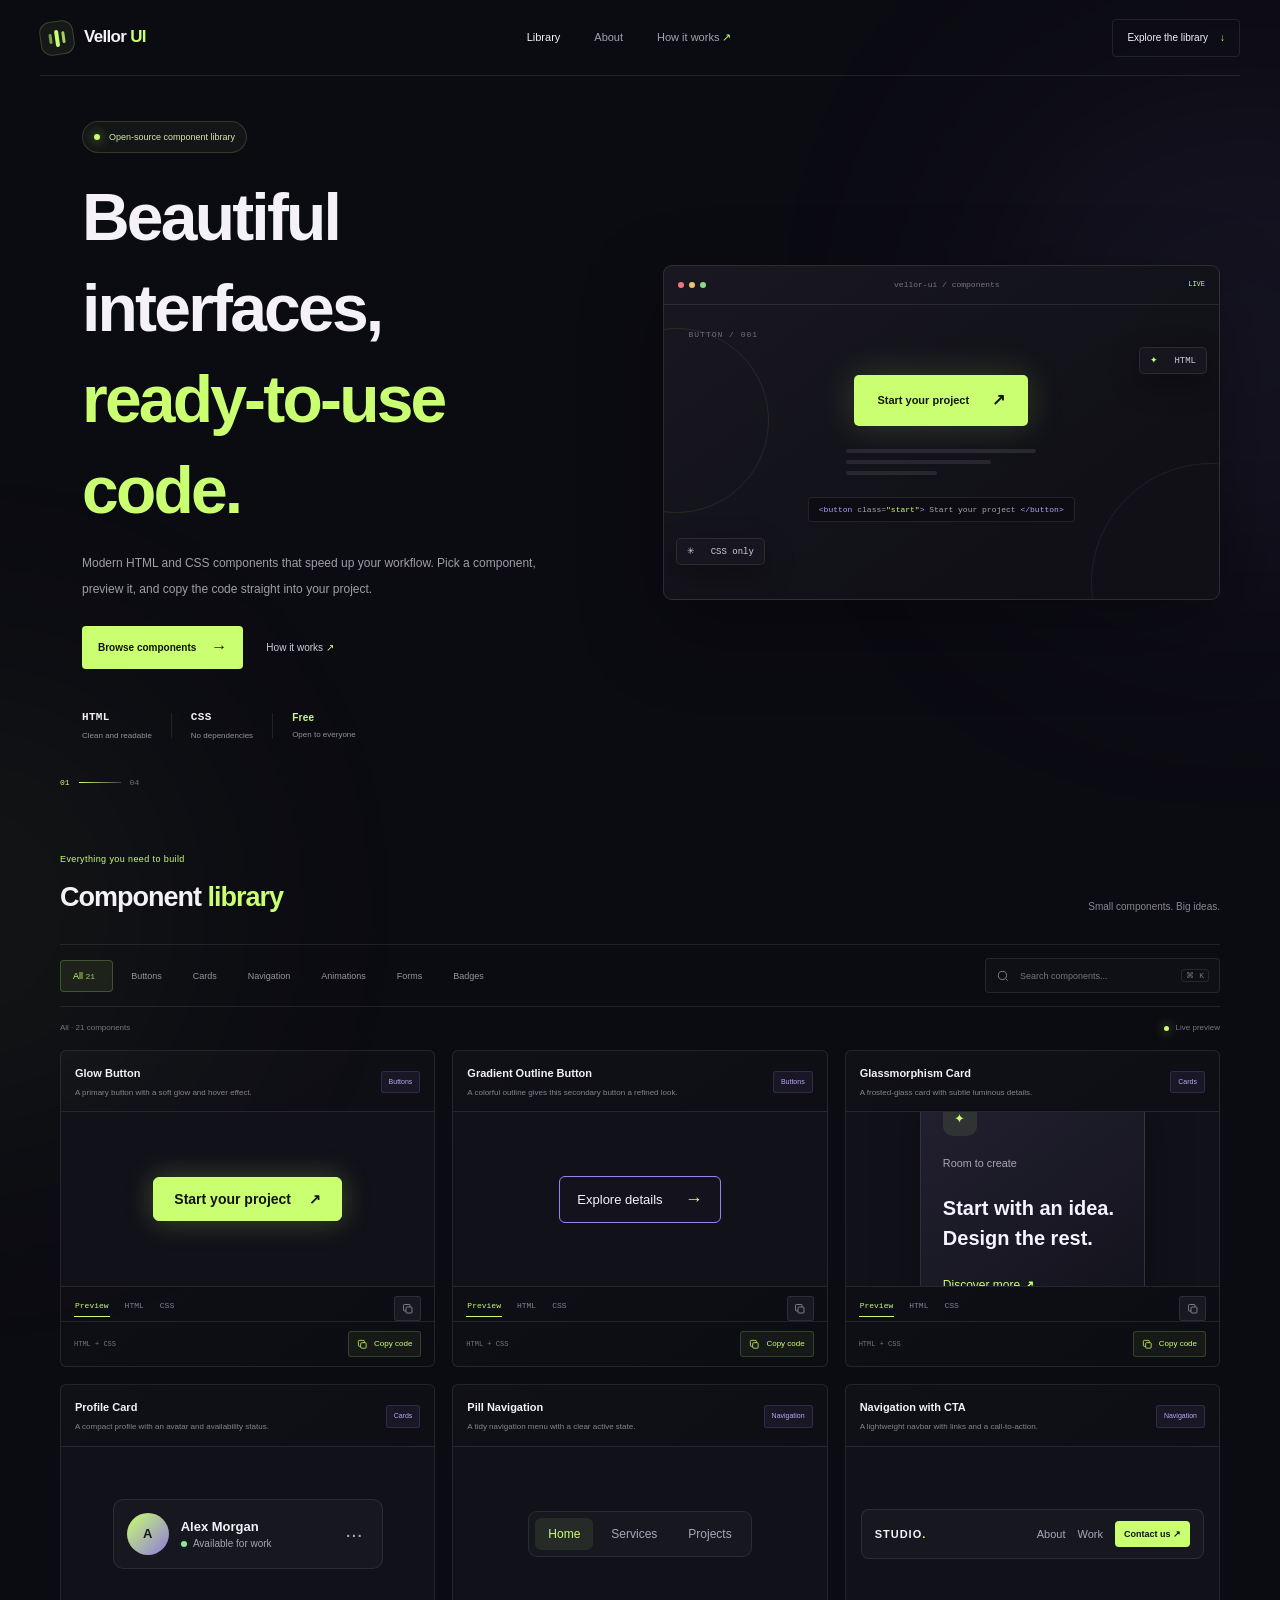
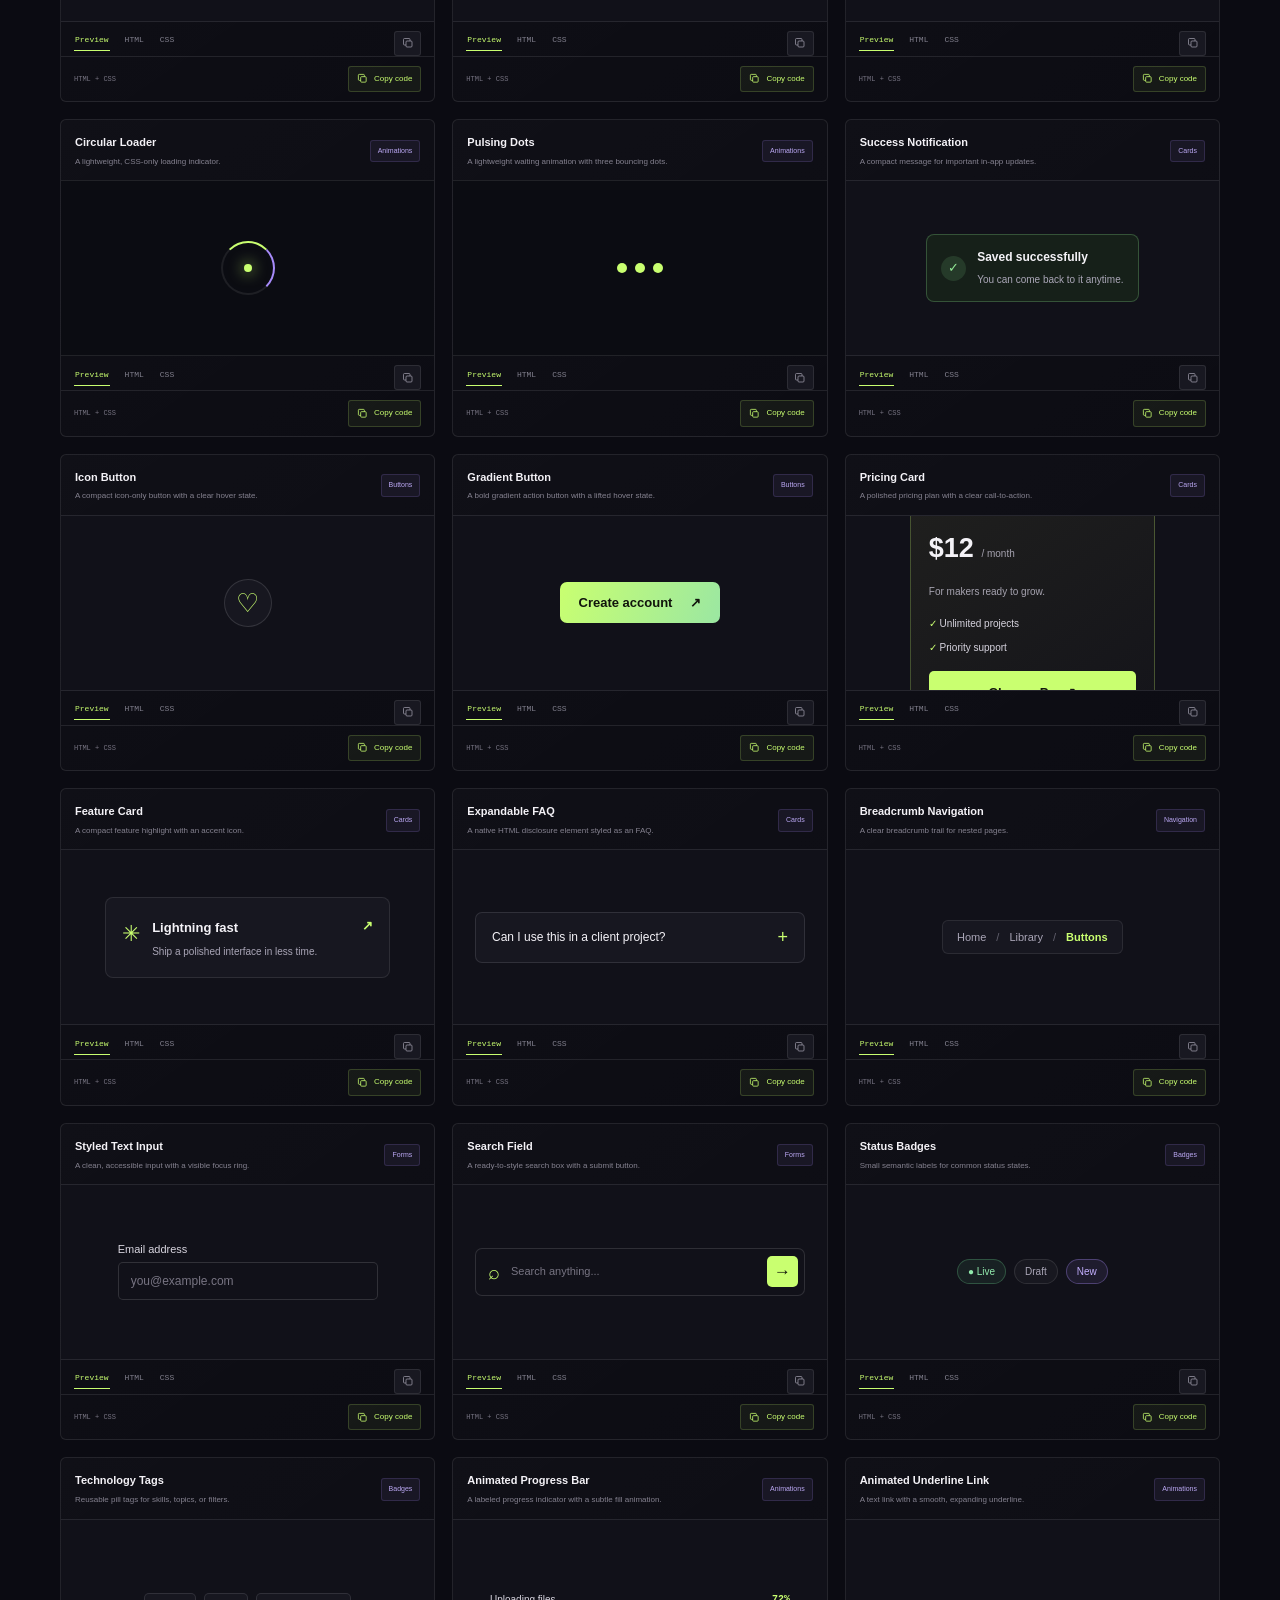
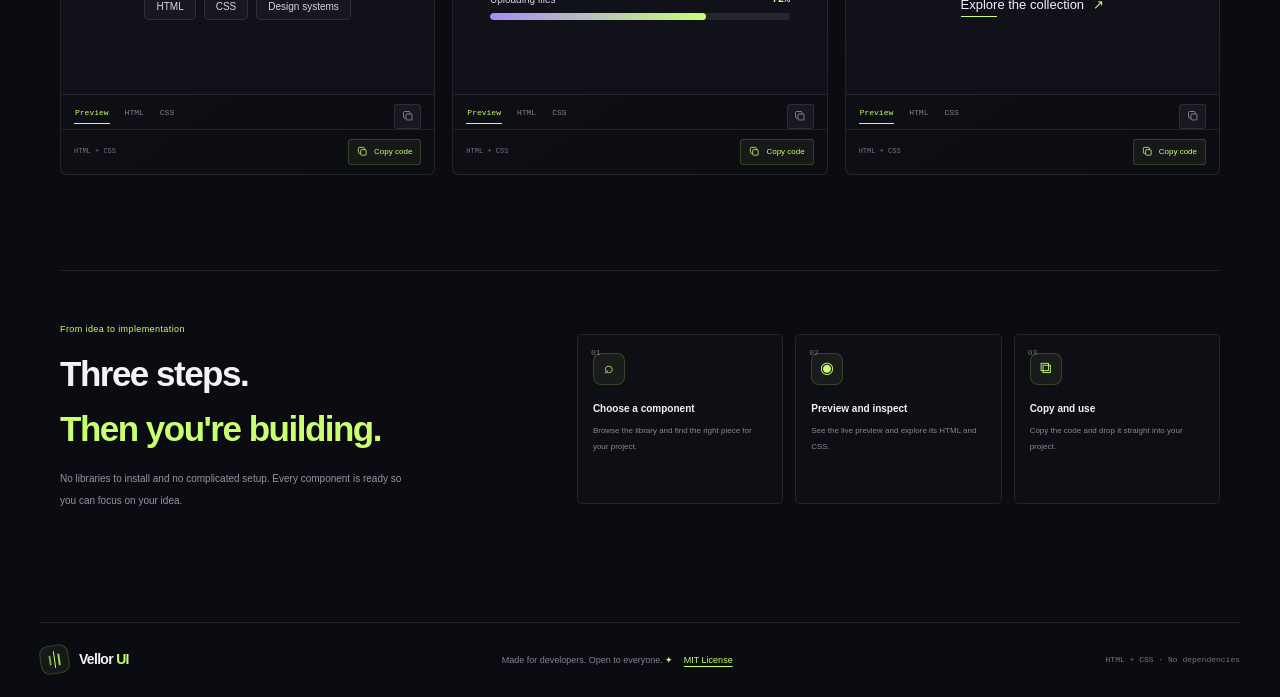
==== index.html @ e9cf60f1 "Add files via upload" ====
<!doctype html>
<html lang="en" dir="ltr">
<head>
  <meta charset="utf-8">
  <meta name="viewport" content="width=device-width, initial-scale=1">
  <meta name="theme-color" content="#0b0b12">
  <meta name="description" content="Vellor UI is an open-source library of free, modern HTML and CSS components. Browse buttons, cards, navbars, and animations, preview them live, and copy the code instantly.">
  <meta property="og:type" content="website">
  <meta property="og:site_name" content="Vellor UI">
  <meta property="og:title" content="Vellor UI — Beautiful interfaces, ready-to-use code">
  <meta property="og:description" content="An open-source library of ready-to-use HTML and CSS components. Preview, copy, and start building.">
  <title>Vellor UI — Beautiful interfaces, ready-to-use code</title>
  <link rel="icon" href="data:image/svg+xml,%3Csvg xmlns='http://www.w3.org/2000/svg' viewBox='0 0 40 40'%3E%3Crect width='40' height='40' rx='12' fill='%2319172a'/%3E%3Cpath d='M10 12h5l5 15 5-15h5l-7.5 19h-5z' fill='%23c9ff70'/%3E%3C/svg%3E">
  <link rel="stylesheet" href="styles.css">
</head>
<body>
  <div class="page-glow page-glow-one" aria-hidden="true"></div>
  <div class="page-glow page-glow-two" aria-hidden="true"></div>

  <header class="topbar">
    <a class="brand" href="#home" aria-label="Vellor UI — Home">
      <span class="brand-mark" aria-hidden="true"><span></span><span></span><span></span></span>
      <span class="brand-name">Vellor<span> UI</span></span>
    </a>
    <nav class="topnav" aria-label="Main navigation">
      <a class="topnav-link active" href="#library">Library</a>
      <a class="topnav-link" href="#about">About</a>
      <a class="topnav-link" href="#about">How it works <span aria-hidden="true">↗</span></a>
    </nav>
    <a class="topbar-cta" href="#library">Explore the library <span aria-hidden="true">↓</span></a>
  </header>

  <main id="home">
    <section class="hero">
      <div class="hero-copy">
        <div class="hero-badge"><span class="status-dot"></span> Open-source component library</div>
        <h1>Beautiful interfaces,<br><span>ready-to-use code.</span></h1>
        <p>Modern HTML and CSS components that speed up your workflow. Pick a component, preview it, and copy the code straight into your project.</p>
        <div class="hero-actions">
          <a class="button button-primary" href="#library">Browse components <span aria-hidden="true">→</span></a>
          <a class="hero-secondary" href="#about">How it works <span aria-hidden="true">↗</span></a>
        </div>
        <div class="hero-stats" aria-label="Library features">
          <div><strong>HTML</strong><span>Clean and readable</span></div>
          <i></i>
          <div><strong>CSS</strong><span>No dependencies</span></div>
          <i></i>
          <div><strong>Free</strong><span>Open to everyone</span></div>
        </div>
      </div>
      <div class="hero-showcase" aria-label="Live component preview">
        <div class="showcase-top"><span><i></i><i></i><i></i></span><span>vellor-ui / components</span><span class="showcase-live">LIVE</span></div>
        <div class="showcase-content">
          <div class="showcase-label">BUTTON / 001</div>
          <button class="demo-glow-button" type="button">Start your project <span aria-hidden="true">↗</span></button>
          <div class="showcase-skeleton"><span></span><span></span><span></span></div>
          <div class="showcase-code"><span>&lt;button</span> class=<b>"start"</b><span>&gt;</span> Start your project <span>&lt;/button&gt;</span></div>
        </div>
        <div class="showcase-orbit orbit-one"></div><div class="showcase-orbit orbit-two"></div>
        <span class="float-chip chip-html">✦ &nbsp; HTML</span><span class="float-chip chip-css">✳ &nbsp; CSS only</span>
      </div>
      <div class="hero-index"><span>01</span><i></i><span>04</span></div>
    </section>

    <section class="library section-shell" id="library">
      <div class="section-heading">
        <div><span class="eyebrow-text">Everything you need to build</span><h2>Component <span>library</span></h2></div>
        <p>Small components. Big ideas.</p>
      </div>
      <div class="library-toolbar">
        <div class="filter-list" id="filterList" role="group" aria-label="Filter components">
          <button class="filter-chip active" type="button" data-category="all" aria-pressed="true">All <span id="totalCount"></span></button>
          <button class="filter-chip" type="button" data-category="buttons" aria-pressed="false">Buttons</button>
          <button class="filter-chip" type="button" data-category="cards" aria-pressed="false">Cards</button>
          <button class="filter-chip" type="button" data-category="navbars" aria-pressed="false">Navigation</button>
          <button class="filter-chip" type="button" data-category="animations" aria-pressed="false">Animations</button>
          <button class="filter-chip" type="button" data-category="forms" aria-pressed="false">Forms</button>
          <button class="filter-chip" type="button" data-category="badges" aria-pressed="false">Badges</button>
        </div>
        <label class="search-field">
          <svg viewBox="0 0 24 24" aria-hidden="true"><circle cx="11" cy="11" r="7"></circle><path d="m20 20-4-4"></path></svg>
          <input id="searchInput" type="search" placeholder="Search components..." aria-label="Search the library">
          <kbd>⌘ K</kbd>
        </label>
      </div>
      <div class="library-meta"><span id="resultSummary">All components</span><span><span class="live-dot"></span> Live preview</span></div>
      <div class="component-grid" id="componentGrid" aria-live="polite"></div>
      <div class="empty-state" id="emptyState" hidden><span>⌕</span><strong>No components found</strong><p>Try another search or choose a different category.</p></div>
    </section>

    <section class="how-it-works section-shell" id="about">
      <div class="how-intro"><span class="eyebrow-text">From idea to implementation</span><h2>Three steps.<br><span>Then you're building.</span></h2><p>No libraries to install and no complicated setup. Every component is ready so you can focus on your idea.</p></div>
      <div class="steps">
        <article class="step"><span class="step-number">01</span><div class="step-icon">⌕</div><h3>Choose a component</h3><p>Browse the library and find the right piece for your project.</p></article>
        <article class="step"><span class="step-number">02</span><div class="step-icon">◉</div><h3>Preview and inspect</h3><p>See the live preview and explore its HTML and CSS.</p></article>
        <article class="step"><span class="step-number">03</span><div class="step-icon">⧉</div><h3>Copy and use</h3><p>Copy the code and drop it straight into your project.</p></article>
      </div>
    </section>
  </main>

  <footer class="footer">
    <a class="brand" href="#home" aria-label="Vellor UI — Back to top"><span class="brand-mark" aria-hidden="true"><span></span><span></span><span></span></span><span class="brand-name">Vellor<span> UI</span></span></a>
    <p>Made for developers. Open to everyone. <span>✦</span> <a class="license-link" href="LICENSE">MIT License</a></p>
    <span class="footer-note">HTML + CSS · No dependencies</span>
  </footer>

  <div class="toast" id="toast" role="status" aria-live="polite"></div>
  <script src="app.js"></script>
</body>
</html>
---- styles.css ----
:root{color-scheme:dark;--bg:#0b0b12;--surface:#111119;--surface-2:#171720;--line:rgba(255,255,255,.09);--text:#f4f2f7;--muted:#92909f;--accent:#c9ff70;--violet:#a78bfa;--font:"Segoe UI",Tahoma,sans-serif;--mono:Consolas,"Courier New",monospace}
html{overflow-x:clip}
*{box-sizing:border-box}
html{scroll-behavior:smooth;scroll-padding-top:90px}
body{margin:0;background:var(--bg);color:var(--text);font-family:var(--font);font-size:13px;line-height:1.8;overflow-x:hidden}
button,input{font:inherit}
a{color:inherit;text-decoration:none}
button{color:inherit}
.page-glow{position:fixed;z-index:-1;width:420px;height:420px;border-radius:50%;filter:blur(140px);opacity:.12;pointer-events:none}
.page-glow-one{top:130px;right:-180px;background:#a78bfa}
.page-glow-two{bottom:-220px;left:-250px;background:#c9ff70;opacity:.07}
.topbar{width:min(1260px,calc(100% - 80px));height:76px;margin:auto;display:flex;align-items:center;justify-content:space-between;border-bottom:1px solid var(--line)}
.brand{display:inline-flex;align-items:center;gap:10px;direction:ltr}
.brand-mark{width:34px;height:34px;display:flex;align-items:center;justify-content:center;gap:3px;padding:8px;border:1px solid rgba(201,255,112,.2);border-radius:11px;background:rgba(201,255,112,.06);transform:rotate(-8deg)}
.brand-mark span{width:4px;border-radius:4px;background:var(--accent)}
.brand-mark span:nth-child(1){height:10px;opacity:.6}.brand-mark span:nth-child(2){height:17px}.brand-mark span:nth-child(3){height:12px;opacity:.8}
.brand-name{font-size:17px;font-weight:700;letter-spacing:-.7px}.brand-name>span{color:var(--accent)}
.topnav{display:flex;align-items:center;gap:34px;color:#a5a2af;font-size:11px}
.topnav-link{transition:color .2s}.topnav-link:hover,.topnav-link.active{color:var(--text)}.topnav-link span{color:var(--accent)}
.topbar-cta{display:inline-flex;align-items:center;gap:12px;padding:9px 14px;border:1px solid var(--line);border-radius:4px;font-size:10px;transition:border-color .2s,color .2s}
.topbar-cta:hover{border-color:var(--accent);color:var(--accent)}.topbar-cta span{color:var(--accent)}
.hero{width:min(1160px,calc(100% - 80px));min-height:535px;margin:auto;display:grid;grid-template-columns:1fr 1fr;align-items:center;gap:45px;position:relative;padding:45px 0 68px}
.hero-copy{padding-right:22px;position:relative;z-index:1}
.hero-badge{display:inline-flex;align-items:center;gap:9px;padding:7px 11px;border:1px solid rgba(201,255,112,.17);border-radius:30px;background:rgba(201,255,112,.045);color:#d5e9b0;font-size:9px}
.status-dot,.live-dot{width:6px;height:6px;border-radius:50%;background:var(--accent);box-shadow:0 0 12px rgba(201,255,112,.8)}
.hero h1{margin:19px 0 13px;font-size:clamp(43px,5.2vw,66px);line-height:1.38;letter-spacing:-2.8px;font-weight:700}
.hero h1 span,.section-heading h2 span,.how-intro h2 span{color:var(--accent)}
.hero-copy>p{max-width:455px;margin:0;color:#a09daa;font-size:12px;line-height:2.2}
.hero-actions{display:flex;align-items:center;gap:23px;margin-top:24px}
.button{min-height:43px;display:inline-flex;align-items:center;justify-content:center;gap:15px;padding:0 16px;border-radius:4px;font-size:10px;font-weight:600;transition:transform .2s,background .2s}
.button:hover{transform:translateY(-2px)}.button-primary{background:var(--accent);color:#10120c}.button-primary span{font-size:16px}
.hero-secondary{font-size:10px;color:#cfccd7}.hero-secondary span{margin-right:6px;color:var(--accent)}
.hero-stats{display:flex;align-items:center;gap:19px;margin-top:39px}.hero-stats div{display:flex;flex-direction:column;gap:1px}.hero-stats strong{font-family:var(--mono);font-size:11px;letter-spacing:.3px}.hero-stats div:last-child strong{font-family:var(--font);color:var(--accent);font-size:10px}.hero-stats span{font-size:8px;color:var(--muted)}.hero-stats i{height:25px;width:1px;background:var(--line)}
.hero-showcase{height:335px;position:relative;overflow:hidden;border:1px solid rgba(255,255,255,.11);border-radius:9px;background:linear-gradient(145deg,#191822,#101016 72%);box-shadow:0 28px 80px rgba(0,0,0,.35)}
.showcase-top{height:39px;display:flex;align-items:center;justify-content:space-between;padding:0 14px;border-bottom:1px solid var(--line);color:#777582;font-family:var(--mono);font-size:8px;direction:ltr}
.showcase-top>span:first-child{display:flex;gap:5px}.showcase-top>span:first-child i{width:6px;height:6px;border-radius:50%;background:#f4747e}.showcase-top>span:first-child i:nth-child(2){background:#efc56c}.showcase-top>span:first-child i:nth-child(3){background:#8dd78b}
.showcase-live{color:var(--accent);font-size:7px}
.showcase-content{height:calc(100% - 39px);position:relative;z-index:1;display:flex;flex-direction:column;align-items:center;justify-content:center}
.showcase-label{position:absolute;top:25px;right:25px;color:#737080;font:8px var(--mono);letter-spacing:1px;direction:ltr}
.demo-glow-button{min-height:51px;display:flex;align-items:center;gap:23px;padding:0 22px;border:1px solid rgba(201,255,112,.75);border-radius:5px;background:var(--accent);color:#13150e;font-size:11px;font-weight:700;box-shadow:0 0 35px rgba(201,255,112,.18);transform:translateY(-6px)}
.demo-glow-button span{font-size:16px}
.showcase-skeleton{width:190px;display:grid;gap:7px;margin-top:17px;direction:ltr}.showcase-skeleton span{height:4px;border-radius:4px;background:#282731}.showcase-skeleton span:nth-child(1){width:100%}.showcase-skeleton span:nth-child(2){width:76%}.showcase-skeleton span:nth-child(3){width:48%}
.showcase-code{margin-top:22px;padding:7px 10px;border:1px solid var(--line);border-radius:4px;background:#0c0c12;color:#aaa6b4;font:8px var(--mono);direction:ltr}.showcase-code span{color:#bc9cff}.showcase-code b{color:#c9ff70;font-weight:400}
.showcase-orbit{position:absolute;width:185px;height:185px;border:1px solid rgba(201,255,112,.09);border-radius:50%;pointer-events:none}.orbit-one{top:62px;left:-80px}.orbit-two{right:-112px;bottom:-104px;width:240px;height:240px;border-color:rgba(167,139,250,.11)}
.float-chip{position:absolute;z-index:2;padding:7px 10px;border:1px solid var(--line);border-radius:5px;background:rgba(24,23,33,.92);color:#cfccd8;font:9px var(--mono);box-shadow:0 10px 30px #0005;direction:ltr}.chip-html{top:81px;left:12px}.chip-css{bottom:34px;right:12px}.chip-html:first-letter{color:var(--accent)}
.hero-index{position:absolute;bottom:24px;right:0;display:flex;align-items:center;gap:9px;color:#74717f;font:8px var(--mono);direction:ltr}.hero-index span:first-child{color:var(--accent)}.hero-index i{width:42px;height:1px;background:linear-gradient(90deg,var(--accent),#41404b)}
.section-shell{width:min(1160px,calc(100% - 80px));margin-inline:auto}
.library{padding:35px 0 95px}
.section-heading{display:flex;justify-content:space-between;align-items:end;margin-bottom:23px}
.eyebrow-text{font-size:9px;color:var(--accent);letter-spacing:.4px}
.section-heading h2{margin:3px 0 0;font-size:27px;letter-spacing:-1px}.section-heading>p{margin:0 0 5px;color:#898694;font-size:10px}
.library-toolbar{display:flex;align-items:center;justify-content:space-between;gap:18px;padding:13px 0;border-top:1px solid var(--line);border-bottom:1px solid var(--line)}
.filter-list{display:flex;gap:5px;align-items:center;flex-wrap:wrap}
.filter-chip{min-height:32px;padding:0 12px;border:1px solid transparent;border-radius:4px;background:transparent;color:#9693a1;font-size:9px;cursor:pointer;transition:all .2s}
.filter-chip:hover{color:var(--text)}.filter-chip.active{border-color:rgba(201,255,112,.22);background:rgba(201,255,112,.075);color:var(--accent)}
#totalCount{margin-right:5px;font:8px var(--mono);opacity:.75}
.search-field{width:235px;height:35px;display:flex;align-items:center;gap:8px;padding:0 10px;border:1px solid var(--line);border-radius:4px;background:rgba(255,255,255,.02);transition:border-color .2s}
.search-field:focus-within{border-color:rgba(201,255,112,.4)}
.search-field svg{width:14px;height:14px;flex:none;fill:none;stroke:#83808d;stroke-width:1.7}
.search-field input{width:100%;min-width:0;border:0;outline:0;background:transparent;color:var(--text);font-size:9px}.search-field input::placeholder{color:#777482}
.search-field kbd{flex:none;padding:1px 4px;border:1px solid var(--line);border-radius:3px;color:#767381;font:8px var(--mono);direction:ltr}
.library-meta{display:flex;justify-content:space-between;align-items:center;margin:14px 0;color:#777482;font-size:8px}.library-meta>span:last-child{display:flex;align-items:center;gap:7px}.live-dot{width:5px;height:5px}
.component-grid{display:grid;grid-template-columns:repeat(3,minmax(0,1fr));gap:17px}
.component-card{min-width:0;overflow:hidden;border:1px solid var(--line);border-radius:6px;background:linear-gradient(145deg,rgba(255,255,255,.025),rgba(255,255,255,.008));transition:border-color .2s,transform .2s}
.component-card:hover{transform:translateY(-3px);border-color:rgba(201,255,112,.23)}
.component-head{display:flex;align-items:center;justify-content:space-between;gap:10px;padding:13px 14px 11px}
.component-title{min-width:0}.component-title h3{overflow:hidden;margin:0;font-size:11px;font-weight:600;text-overflow:ellipsis;white-space:nowrap}.component-title p{margin:2px 0 0;color:#858290;font-size:8px}
.component-category{flex:none;padding:4px 7px;border:1px solid rgba(167,139,250,.17);border-radius:3px;background:rgba(167,139,250,.07);color:#bca9f4;font-size:7px}
.component-preview{height:176px;display:flex;align-items:center;justify-content:center;overflow:hidden;padding:15px;border-block:1px solid var(--line);background-color:#111119;background-image:radial-gradient(rgba(255,255,255,.055) .7px,transparent .7px);background-size:14px 14px}
.component-preview.preview-dark{background-color:#0b0c12}
.component-preview>div{max-width:100%}
.component-tabs{display:flex;align-items:center;gap:14px;padding:9px 13px 0}
.component-tab{position:relative;padding:0 1px 7px;border:0;background:none;color:#82808e;font:8px var(--mono);cursor:pointer}
.component-tab.active{color:var(--accent)}.component-tab.active:after{position:absolute;right:0;bottom:0;left:0;height:1px;background:var(--accent);content:""}
.copy-icon-button{width:27px;height:25px;display:grid;place-items:center;margin-inline-start:auto;border:1px solid var(--line);border-radius:3px;background:#181821;color:#9693a1;cursor:pointer;transition:all .2s}
.copy-icon-button:hover{border-color:rgba(201,255,112,.4);color:var(--accent)}.copy-icon-button svg{width:12px;height:12px;fill:none;stroke:currentColor;stroke-width:1.6}
.component-code{height:132px;overflow:auto;margin:0;padding:11px 13px 15px;color:#c2bfcb;font:8px/1.8 var(--mono);direction:ltr;text-align:left;white-space:pre}
.component-code[hidden]{display:none}
.component-card-footer{display:flex;align-items:center;justify-content:space-between;padding:9px 13px;border-top:1px solid var(--line);color:#767381;font-size:7px}
.component-card-footer span:first-child{font-family:var(--mono);direction:ltr}.copy-code-button{display:inline-flex;align-items:center;gap:6px;padding:5px 8px;border:1px solid rgba(201,255,112,.18);border-radius:3px;background:rgba(201,255,112,.055);color:var(--accent);font-size:8px;cursor:pointer}.copy-code-button:hover{background:rgba(201,255,112,.12)}
.copy-code-button svg{width:11px;height:11px;fill:none;stroke:currentColor;stroke-width:1.7}
.empty-state{padding:55px 15px;text-align:center;color:#888592}.empty-state[hidden]{display:none}.empty-state>span{display:block;color:var(--accent);font-size:30px}.empty-state strong{color:var(--text);font-size:14px}.empty-state p{font-size:10px}
.how-it-works{display:grid;grid-template-columns:.82fr 1.18fr;gap:70px;align-items:center;padding:45px 0 100px;border-top:1px solid var(--line)}
.how-intro h2{margin:8px 0 12px;font-size:35px;line-height:1.55;letter-spacing:-1.5px}.how-intro>p{max-width:350px;color:#9794a1;font-size:10px;line-height:2.2}
.steps{display:grid;grid-template-columns:repeat(3,1fr);gap:12px}
.step{min-height:170px;position:relative;padding:18px 15px;border:1px solid var(--line);border-radius:5px;background:rgba(255,255,255,.015)}
.step-number{position:absolute;top:13px;left:13px;color:#73717e;font:8px var(--mono);direction:ltr}
.step-icon{width:32px;height:32px;display:grid;place-items:center;margin-bottom:15px;border:1px solid rgba(201,255,112,.18);border-radius:8px;background:rgba(201,255,112,.06);color:var(--accent);font-size:16px}
.step h3{margin:0 0 5px;font-size:10px}.step p{margin:0;color:#898693;font-size:8px;line-height:2}
.footer{width:min(1260px,calc(100% - 80px));min-height:75px;display:flex;align-items:center;justify-content:space-between;gap:15px;margin:auto;border-top:1px solid var(--line)}
.footer .brand-mark{width:29px;height:29px;border-radius:9px}.footer .brand-name{font-size:14px}.footer p{margin:0;color:#858290;font-size:9px}.footer p span{color:var(--accent)}.license-link{margin-inline-start:8px;color:var(--accent);text-decoration:underline;text-underline-offset:3px}.footer-note{color:#777482;font:8px var(--mono);direction:ltr}
.toast{position:fixed;z-index:10;right:50%;bottom:25px;max-width:calc(100% - 32px);padding:10px 15px;border:1px solid rgba(201,255,112,.25);border-radius:5px;background:#1c1c24;color:#e9e7ef;font-size:10px;box-shadow:0 14px 45px #0008;opacity:0;pointer-events:none;transform:translate(50%,12px);transition:opacity .2s,transform .2s}
.toast.visible{opacity:1;transform:translate(50%,0)}
[dir=ltr] .hero-copy{padding-right:0;padding-left:22px}
[dir=ltr] .hero-index{right:auto;left:0}
[dir=ltr] .showcase-label{right:auto;left:25px}
[dir=ltr] .chip-html{left:auto;right:12px}
[dir=ltr] .chip-css{right:auto;left:12px}
[dir=ltr] .section-heading>p{text-align:left}
[dir=ltr] .search-field kbd{direction:ltr}
@media(max-width:900px){.topbar,.footer{width:calc(100% - 48px)}.hero,.section-shell{width:calc(100% - 64px)}.hero{gap:22px}.hero-copy{padding-right:0}.hero-showcase{height:305px}.component-grid{grid-template-columns:repeat(2,minmax(0,1fr))}.how-it-works{gap:30px}.steps{gap:8px}.step{padding:16px 11px}}
@media(max-width:650px){.topbar,.footer{width:calc(100% - 32px)}.topbar{height:64px}.topnav{gap:14px;font-size:9px}.topnav-link:last-child{display:none}.topbar-cta{padding:7px 9px;font-size:8px}.brand{gap:7px}.brand-mark{width:30px;height:30px;border-radius:9px}.brand-name{font-size:15px}.hero,.section-shell{width:calc(100% - 36px)}.hero{grid-template-columns:1fr;gap:36px;padding:52px 0 67px}.hero-copy{max-width:520px}.hero h1{font-size:clamp(42px,12vw,58px)}.hero-copy>p{font-size:11px}.hero-showcase{width:min(100%,440px);height:285px;margin:auto}.hero-index{bottom:19px}.library{padding:18px 0 70px}.section-heading h2{font-size:24px}.section-heading>p{max-width:115px;text-align:left;font-size:8px}.library-toolbar{align-items:stretch;flex-direction:column-reverse;gap:11px}.search-field{width:100%}.filter-list{gap:2px}.filter-chip{padding-inline:9px;font-size:8px}.component-grid{grid-template-columns:1fr;gap:13px}.component-preview{height:188px}.component-code{height:118px}.how-it-works{grid-template-columns:1fr;gap:20px;padding:34px 0 65px}.how-intro h2{font-size:30px}.steps{gap:8px}.step{min-height:155px;padding:15px 10px}.step h3{font-size:9px}.step p{font-size:7px}.footer{min-height:92px;flex-wrap:wrap;justify-content:space-between;padding:15px 0}.footer p{order:3;width:100%;text-align:center;font-size:8px}.footer-note{font-size:7px}}
@media(max-width:380px){.topbar,.footer{width:calc(100% - 24px)}.hero,.section-shell{width:calc(100% - 28px)}.topnav{gap:9px}.topbar-cta{gap:5px;padding-inline:7px}.steps{grid-template-columns:1fr}.step{min-height:auto}.step-icon{margin-bottom:7px}}
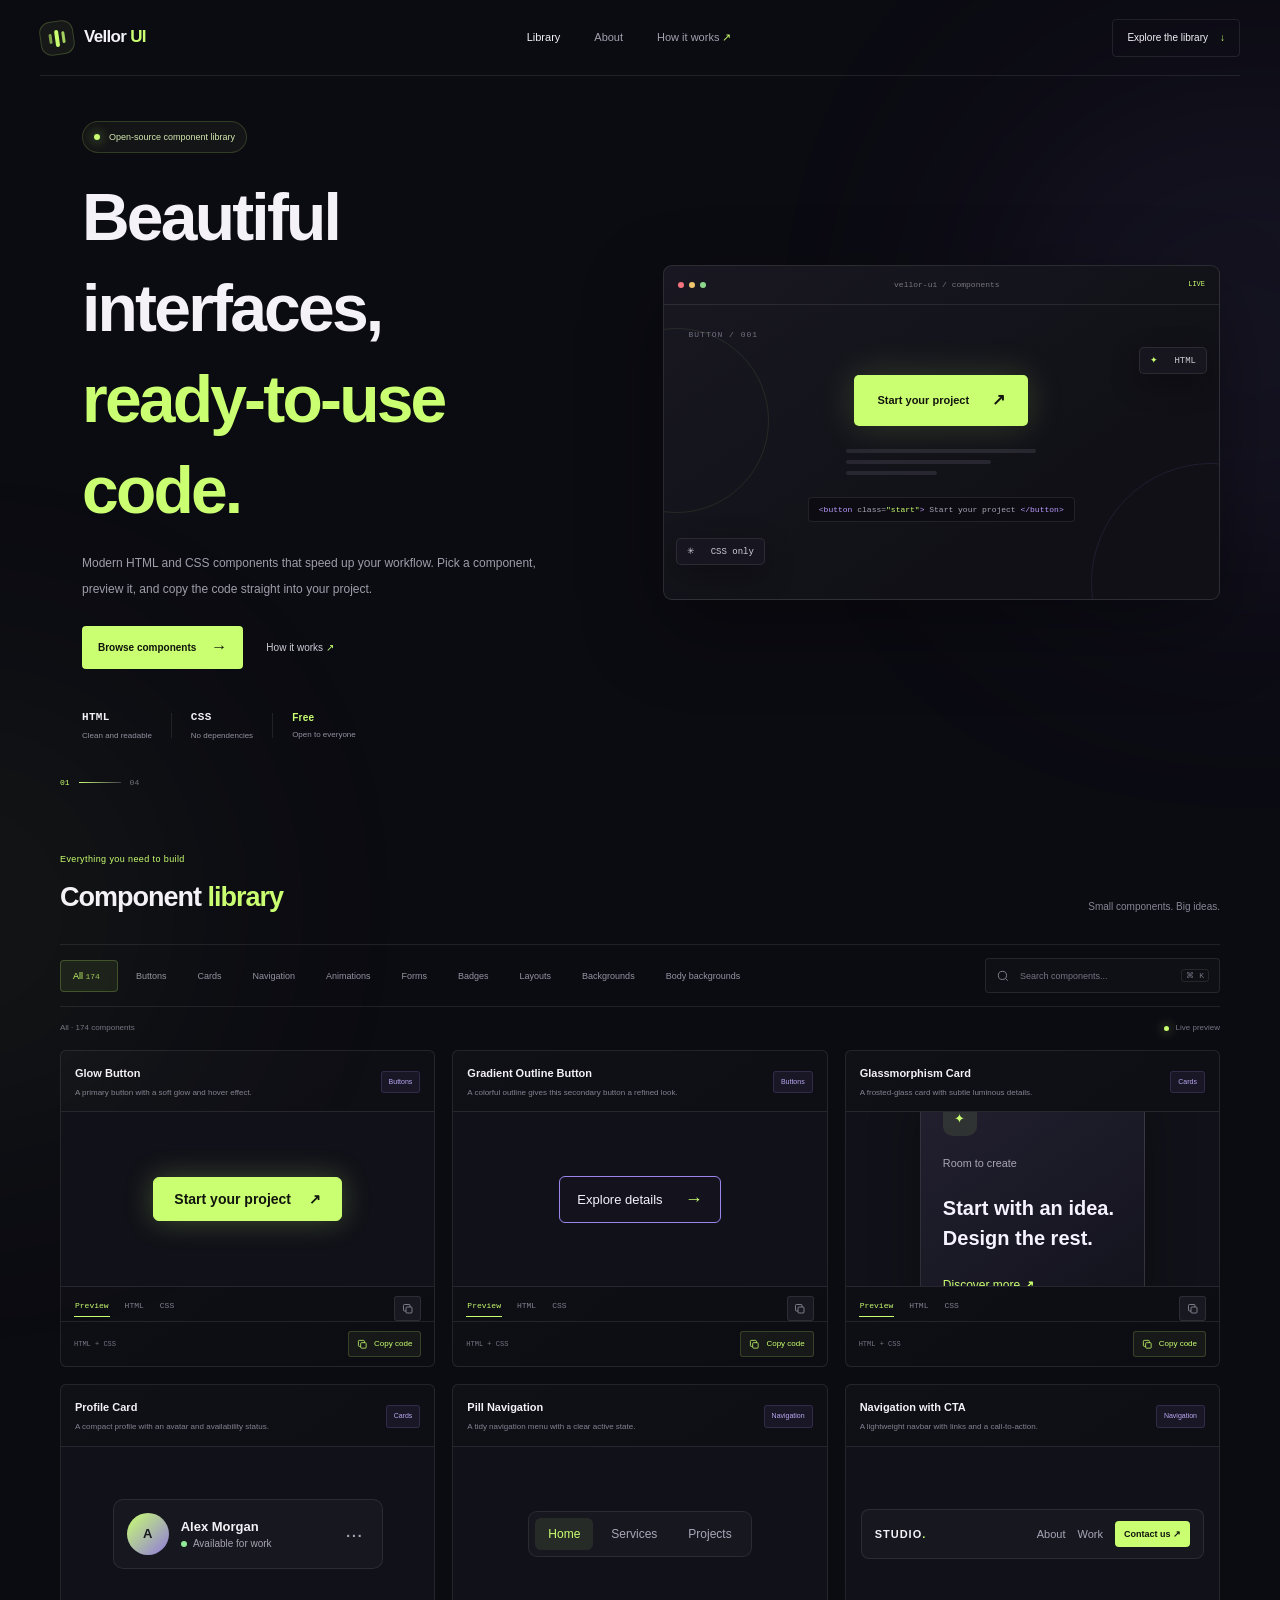
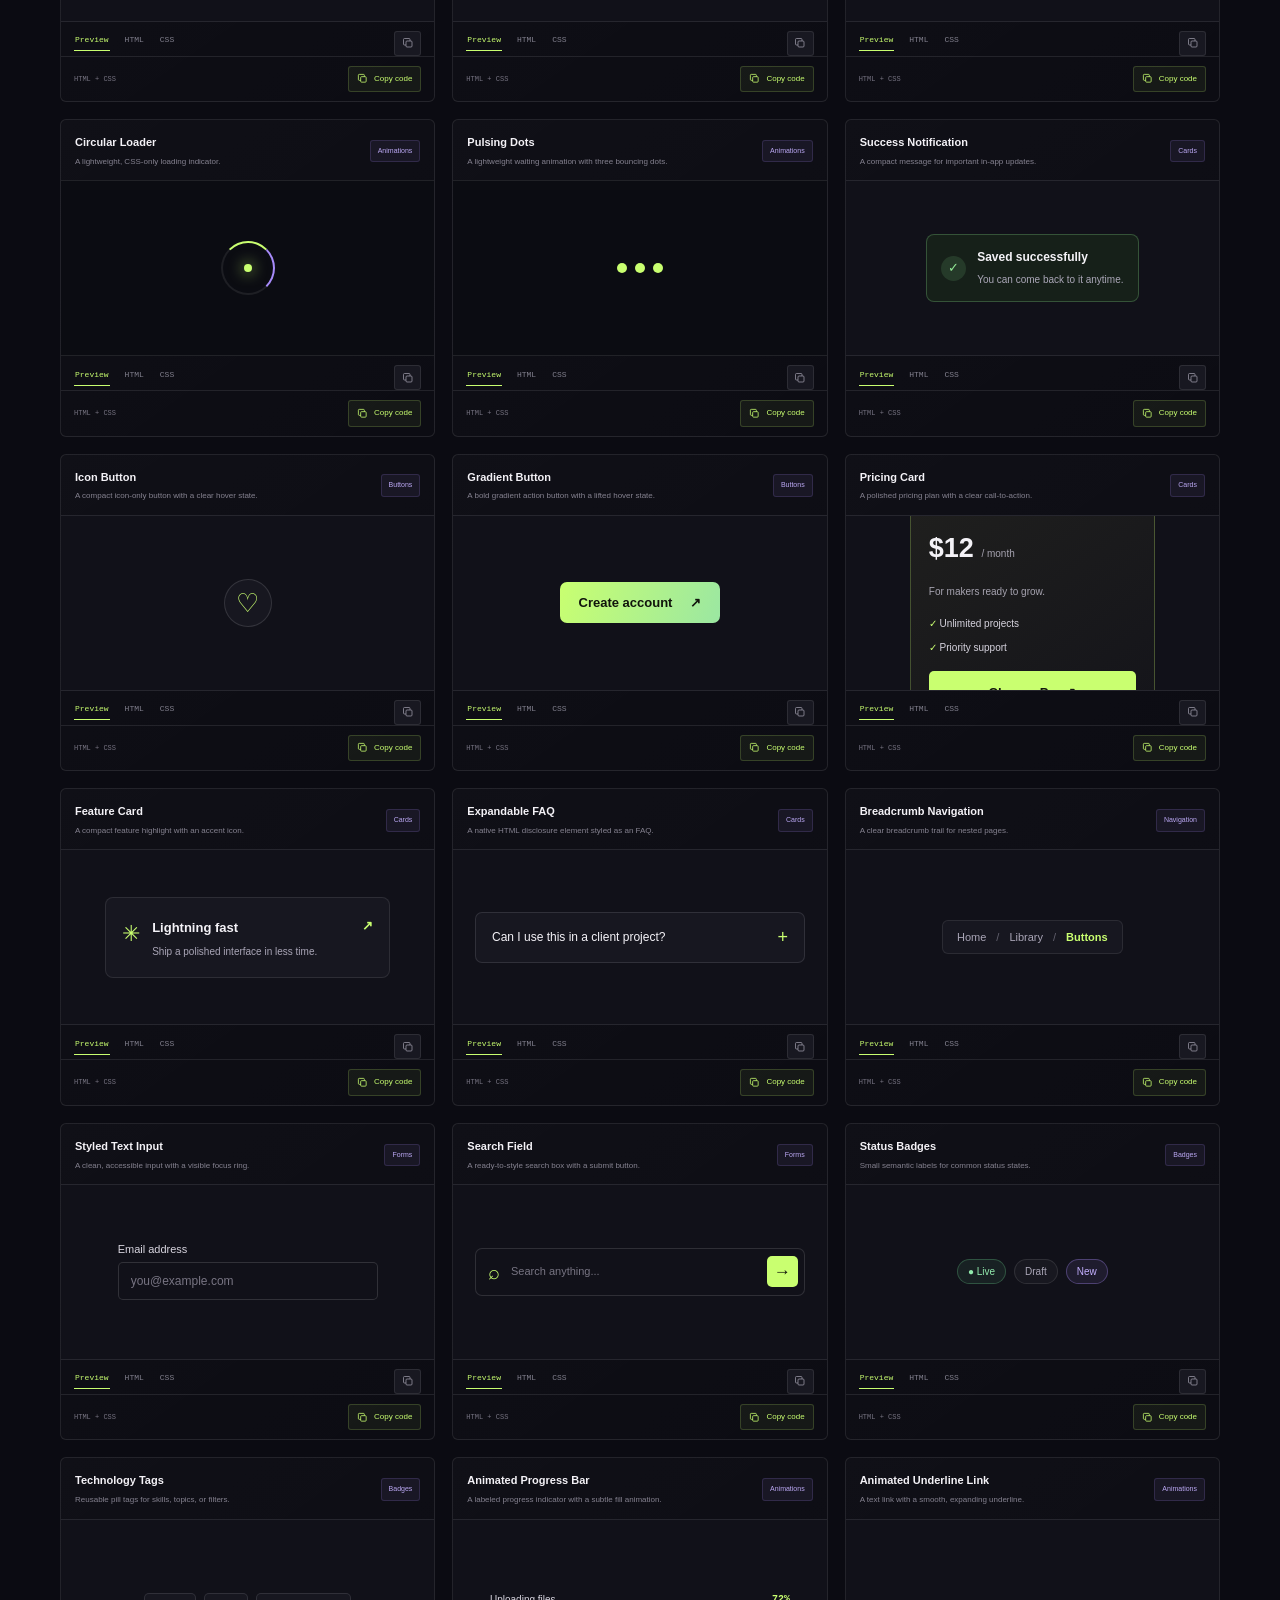
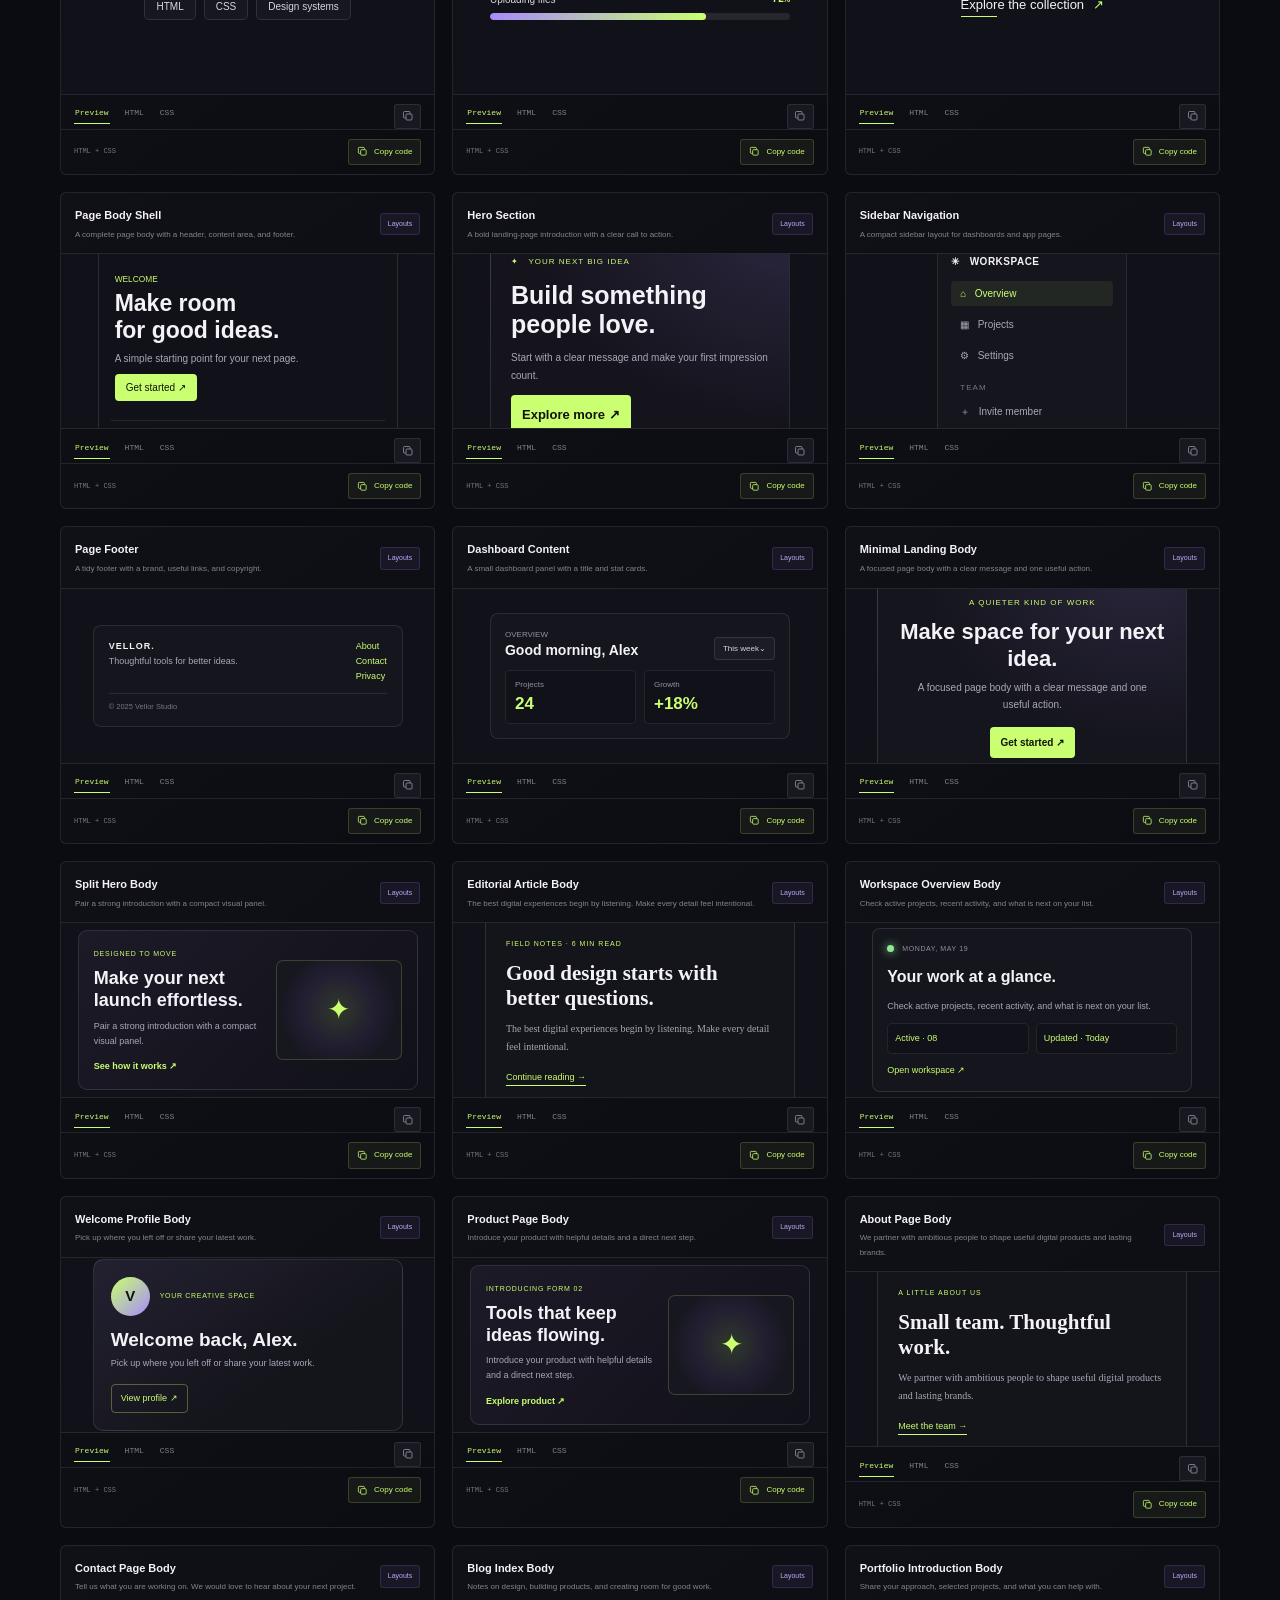
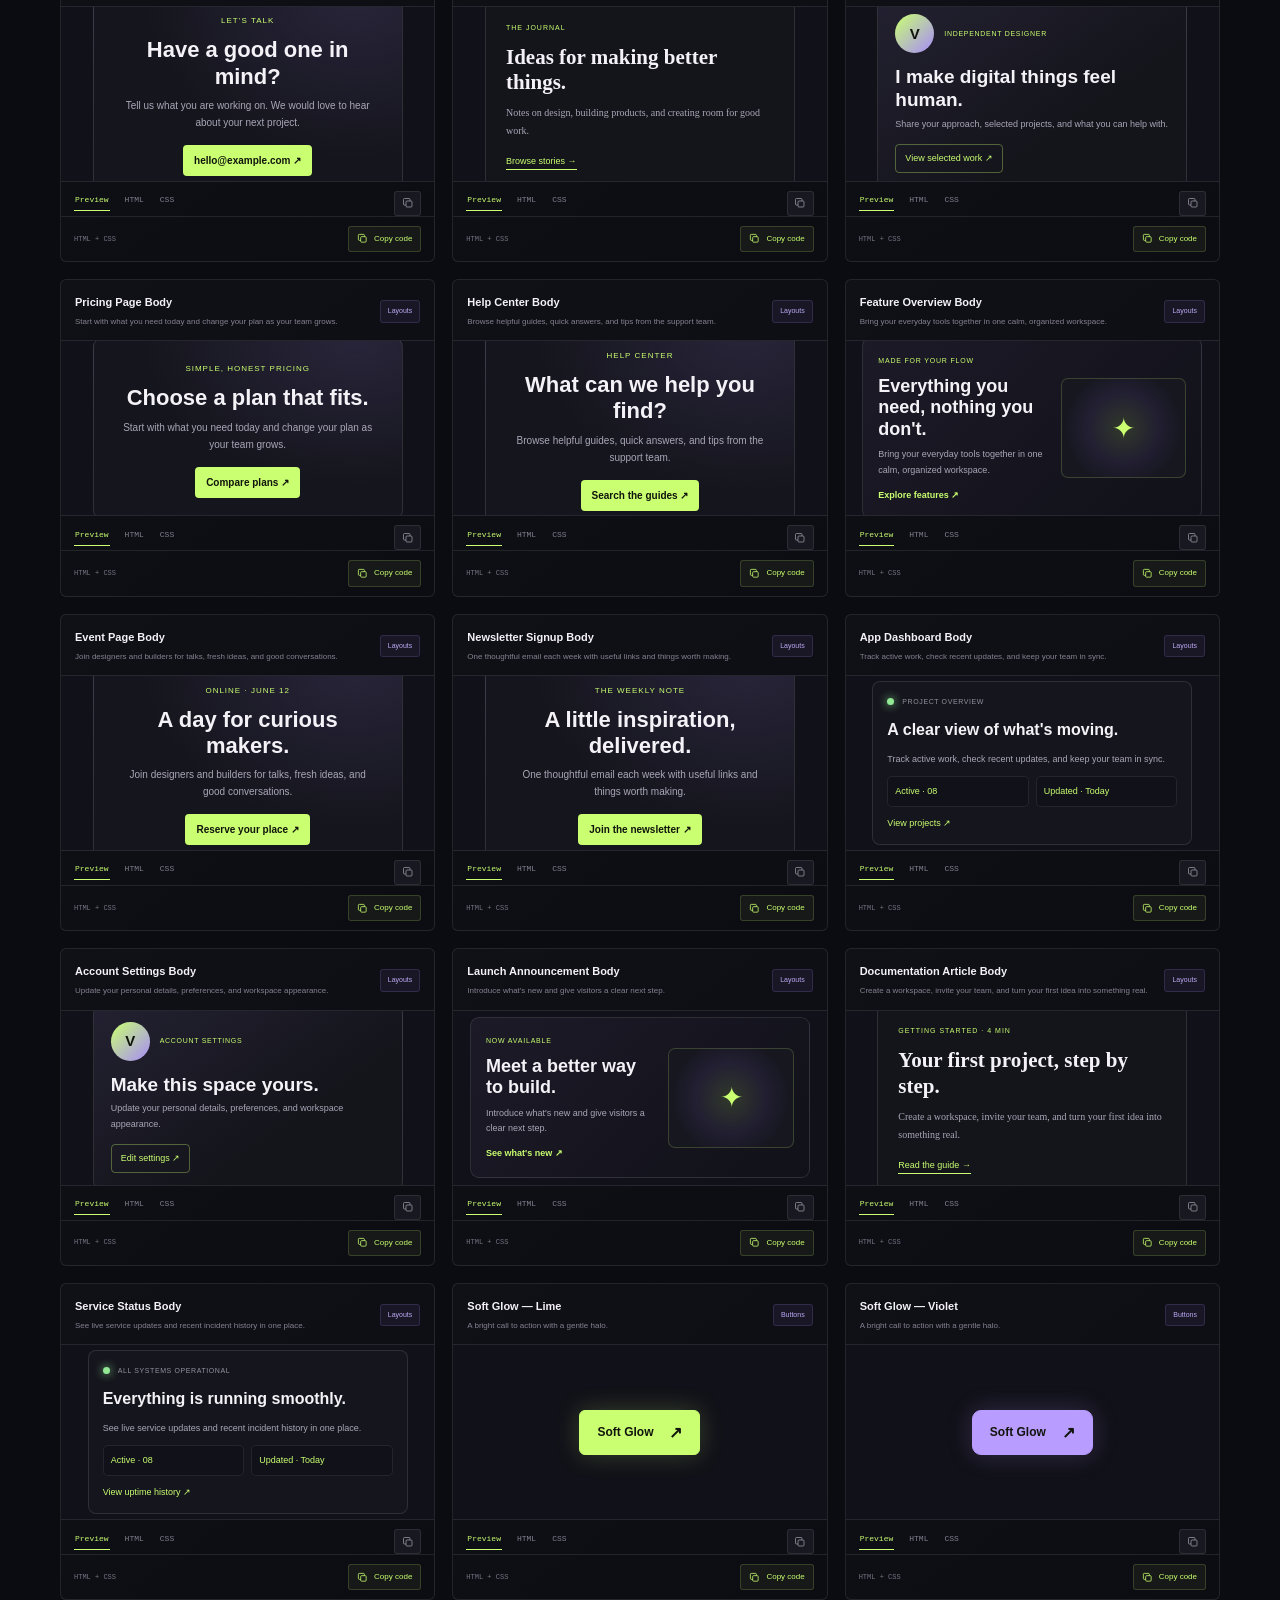
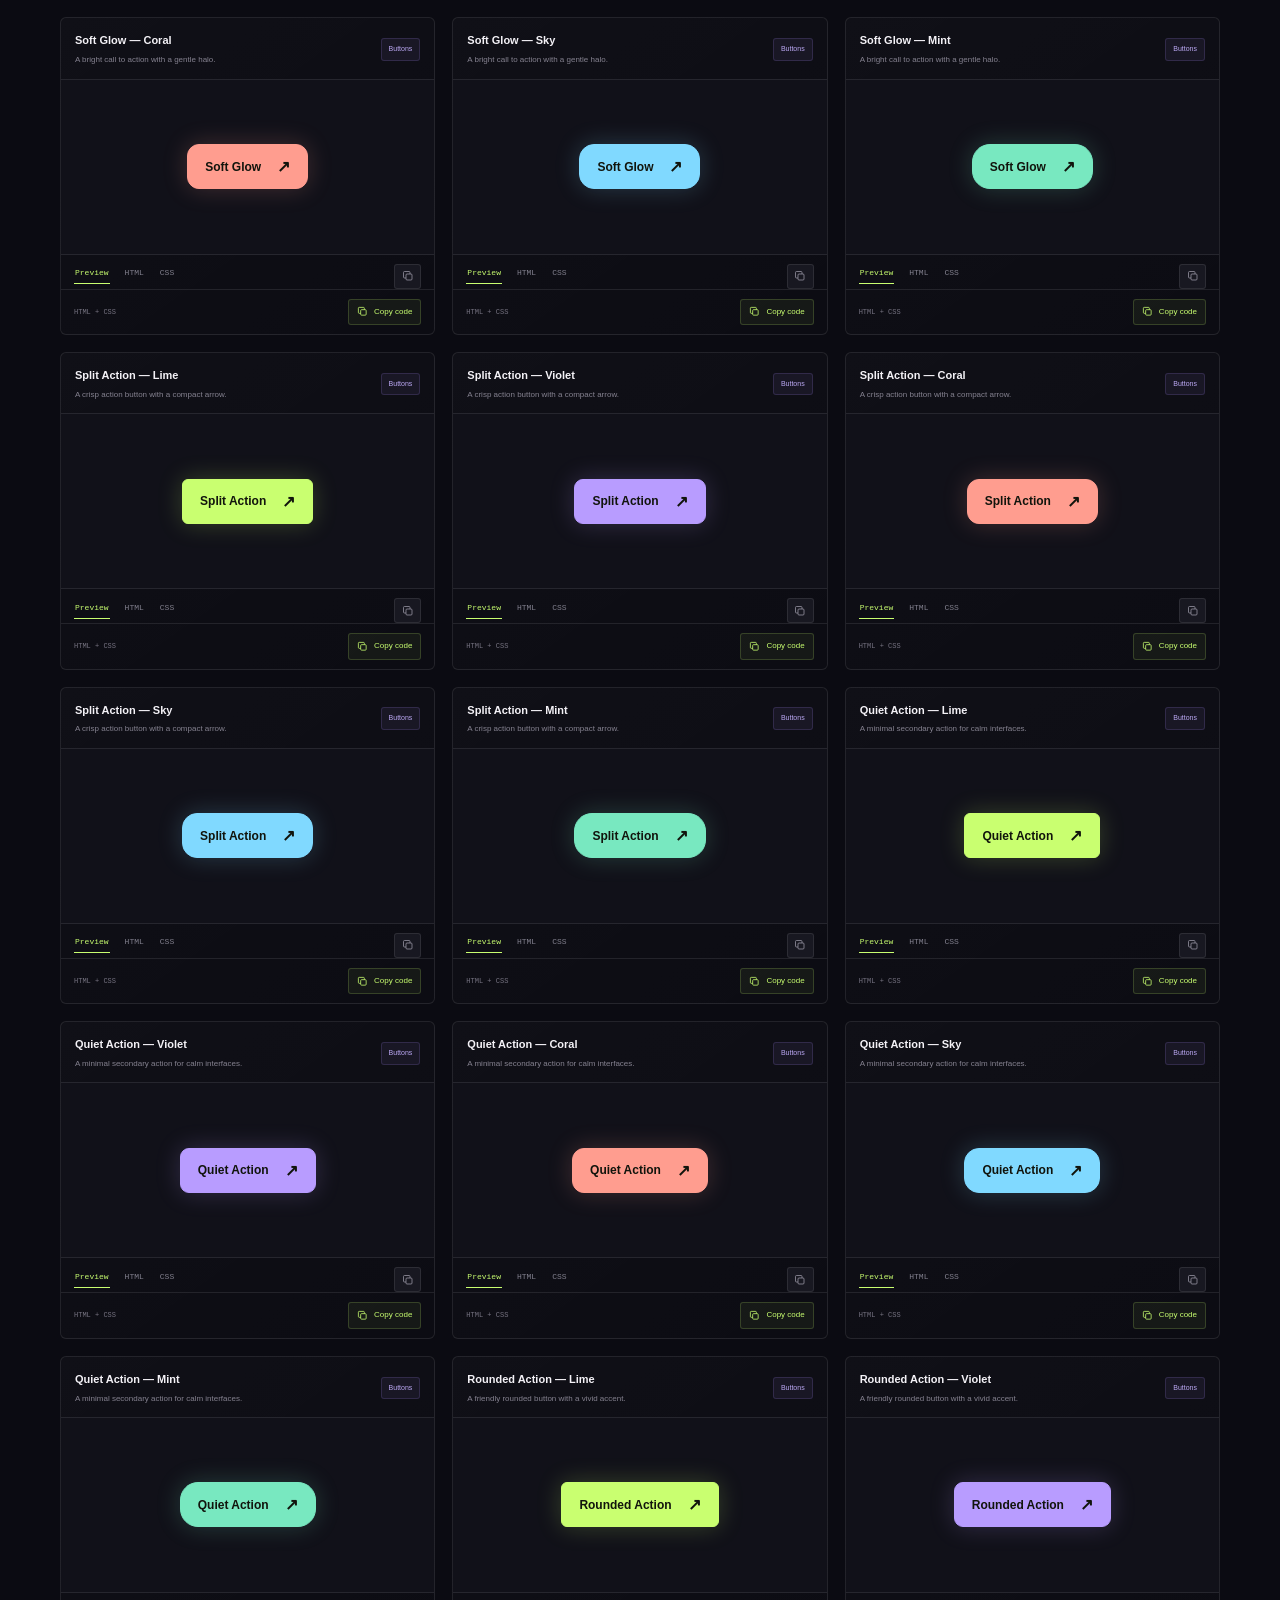
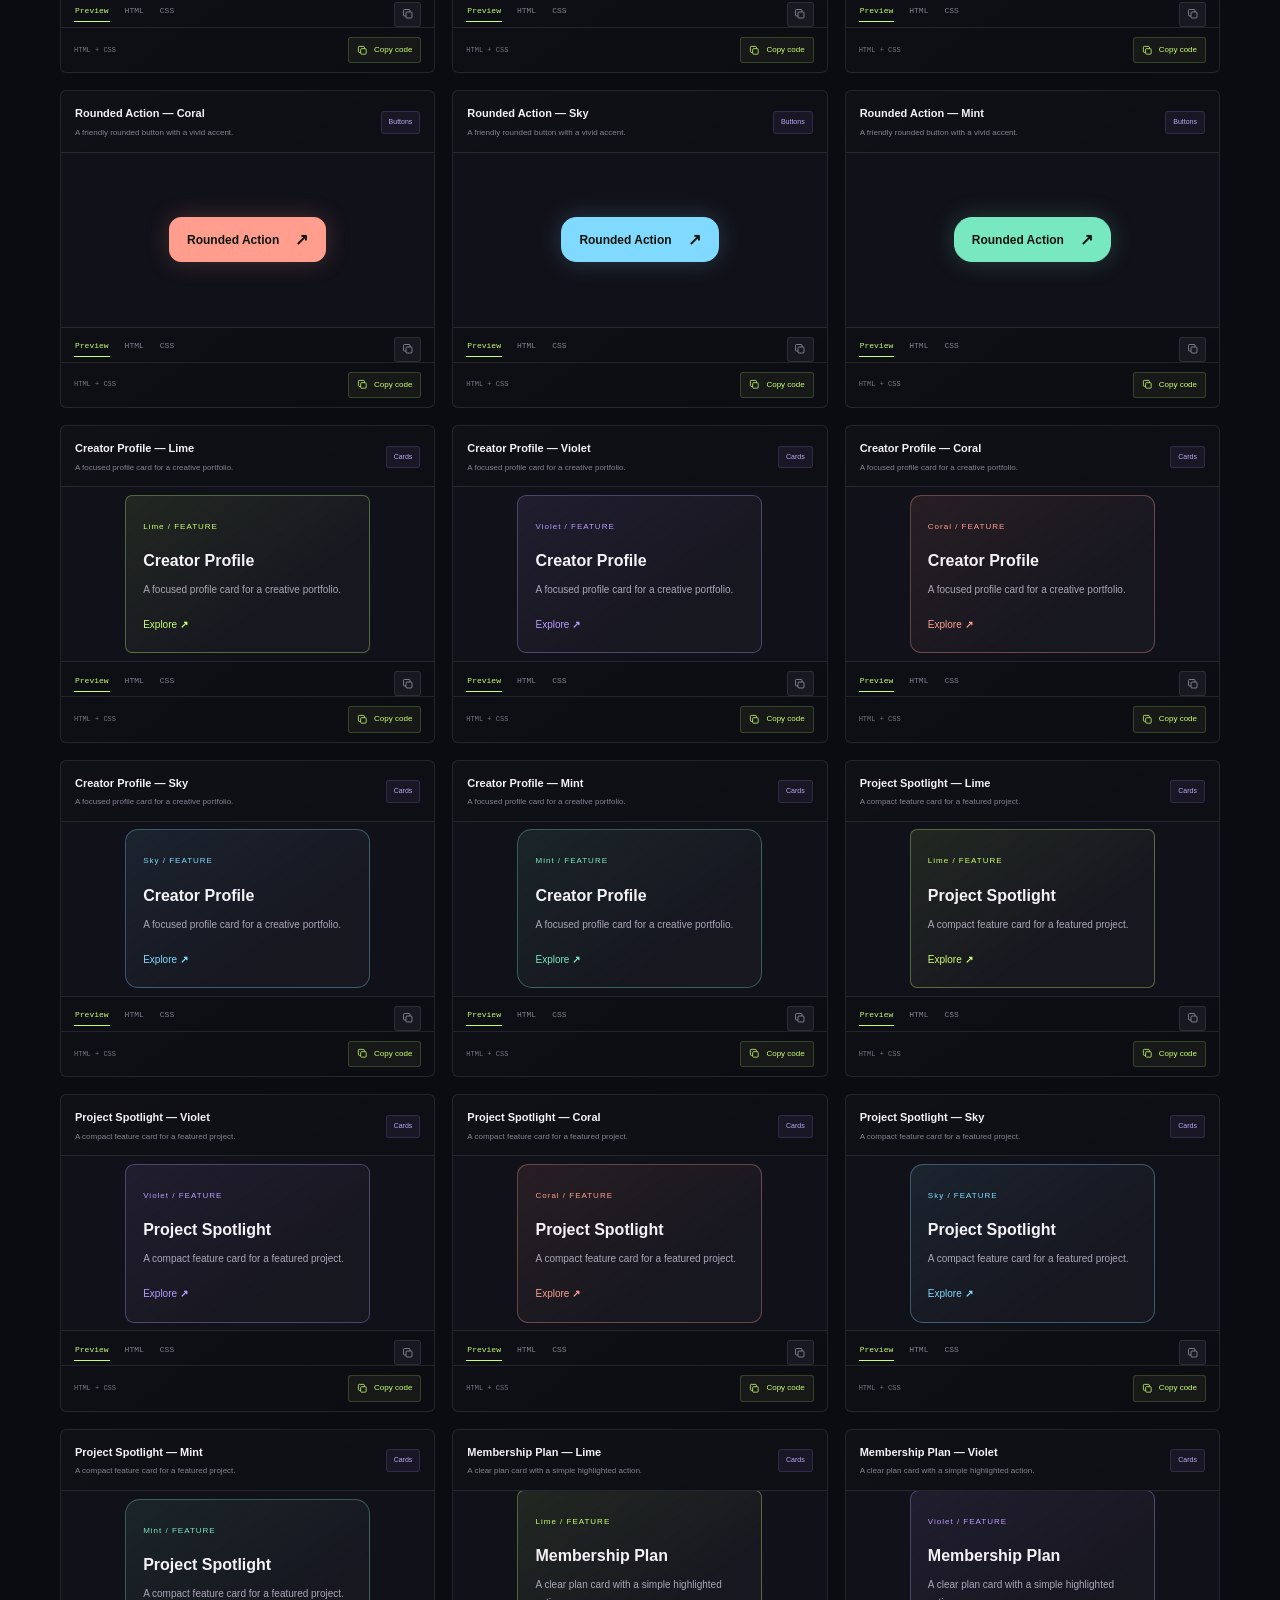
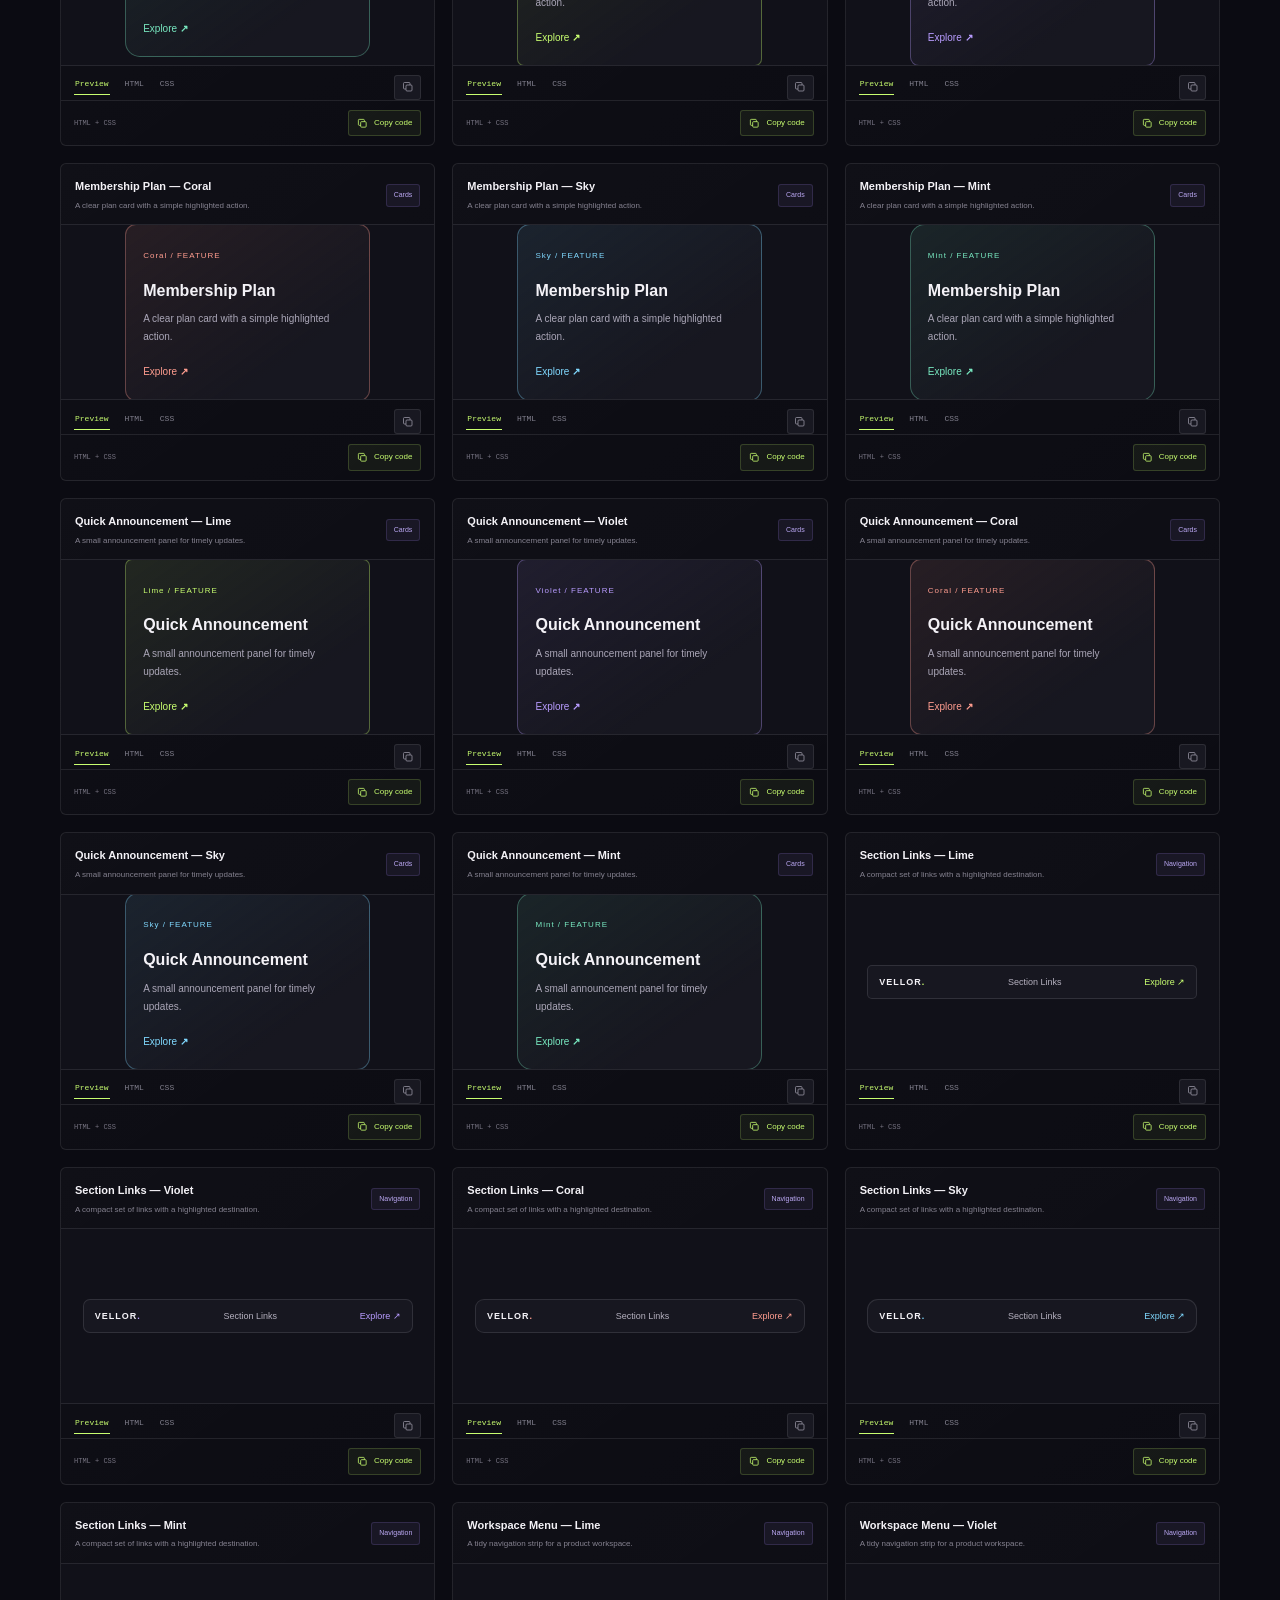
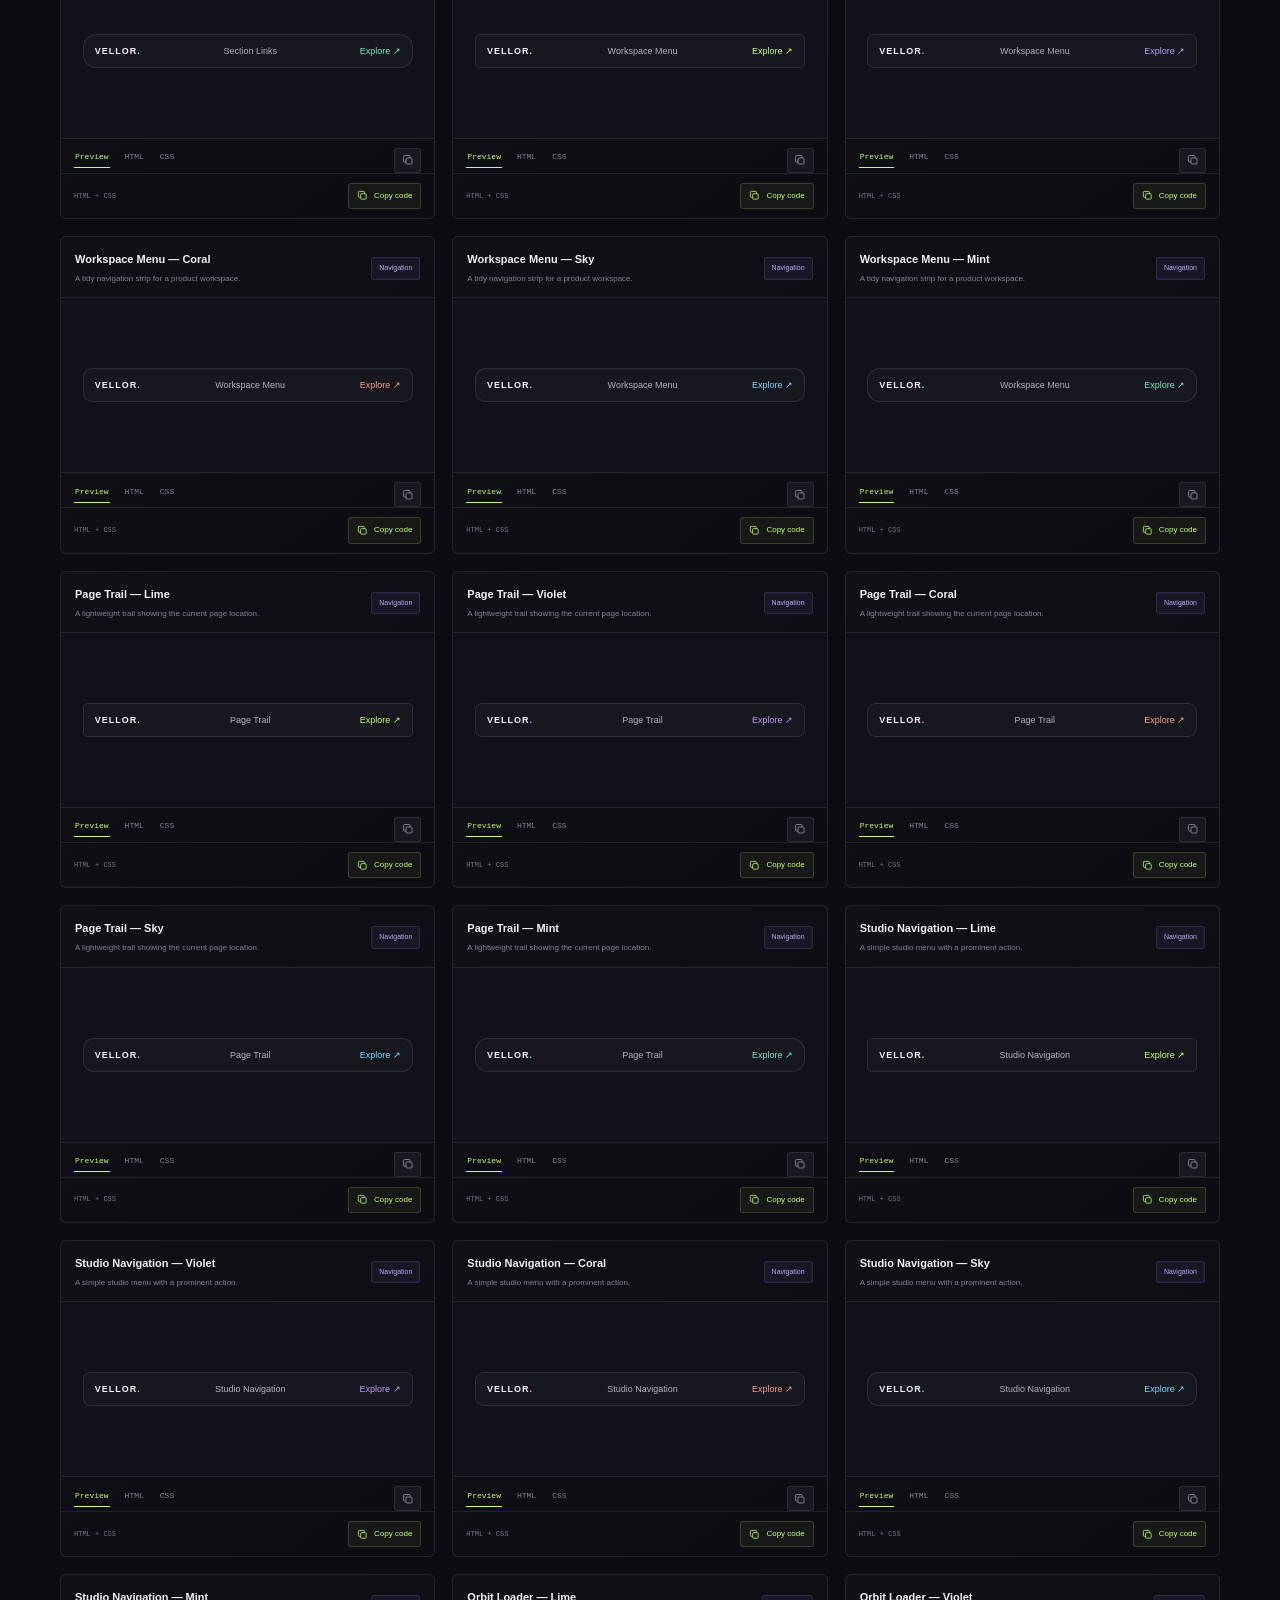
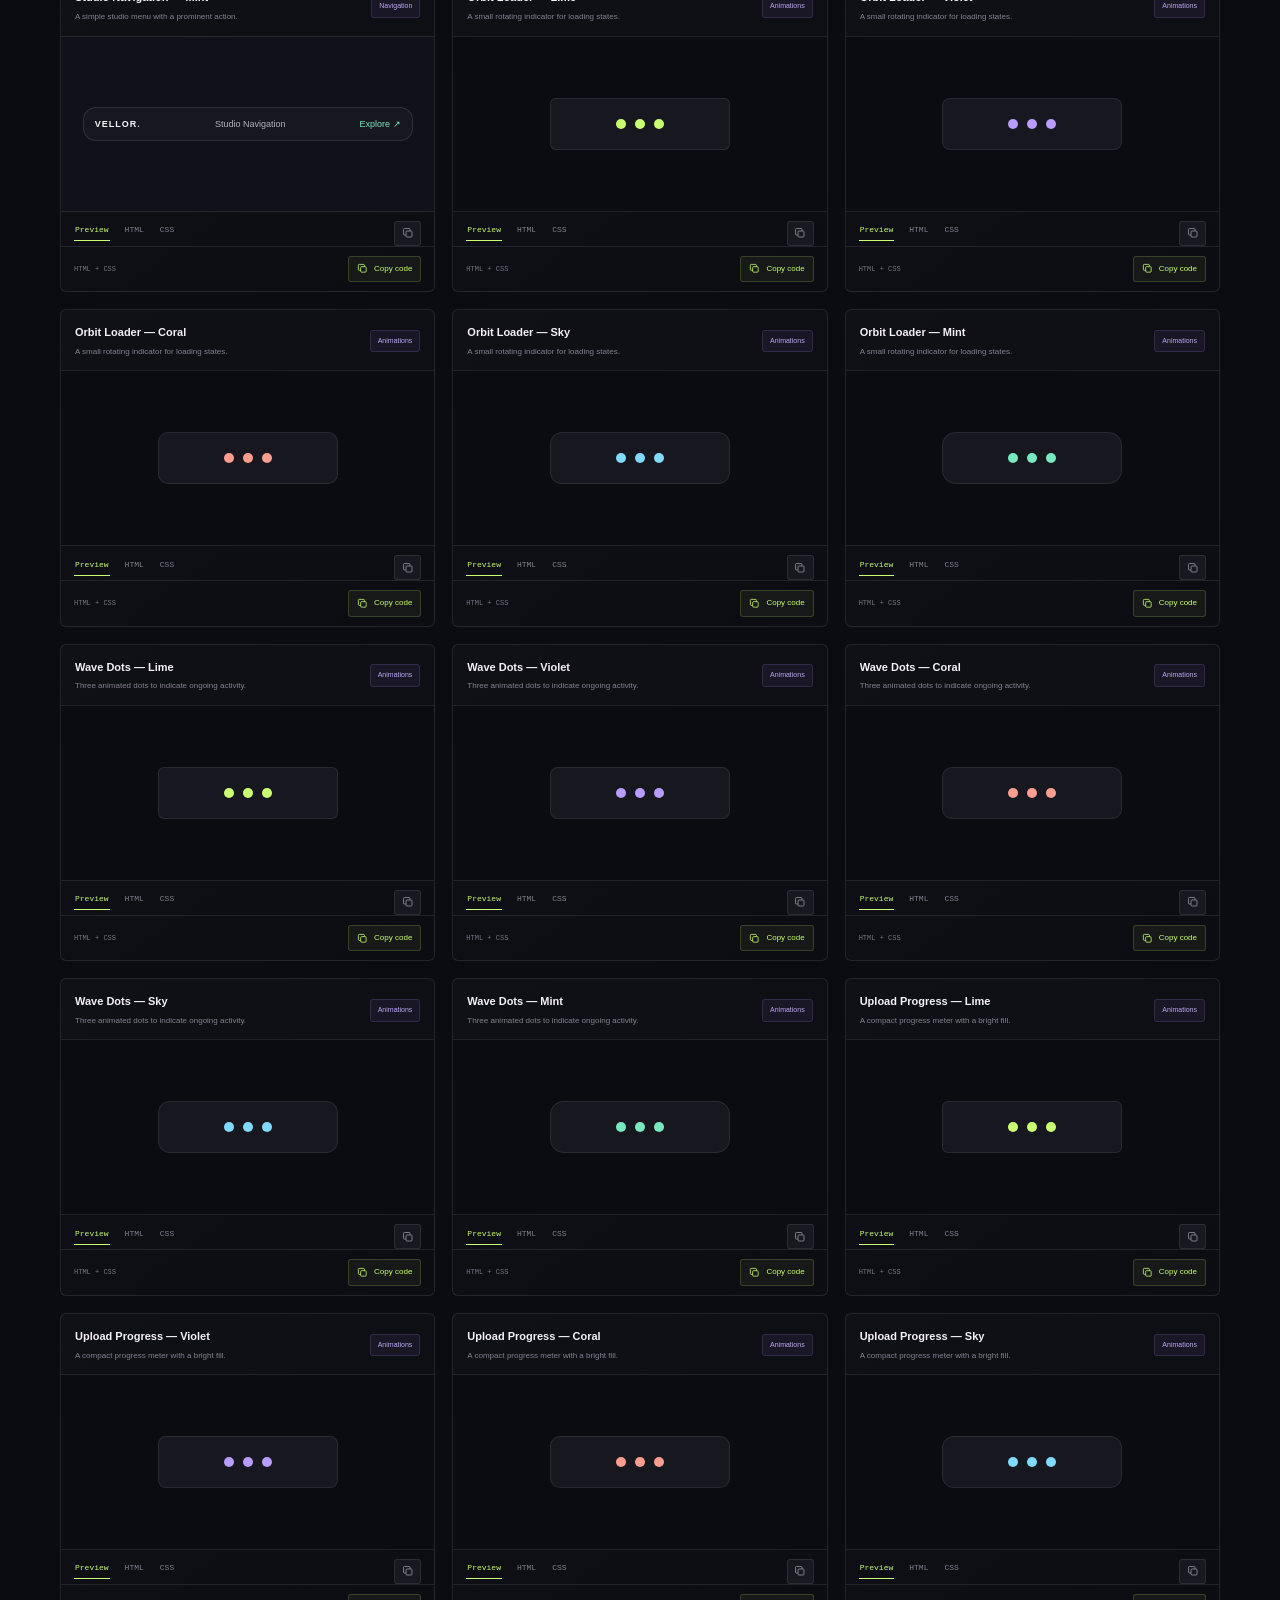
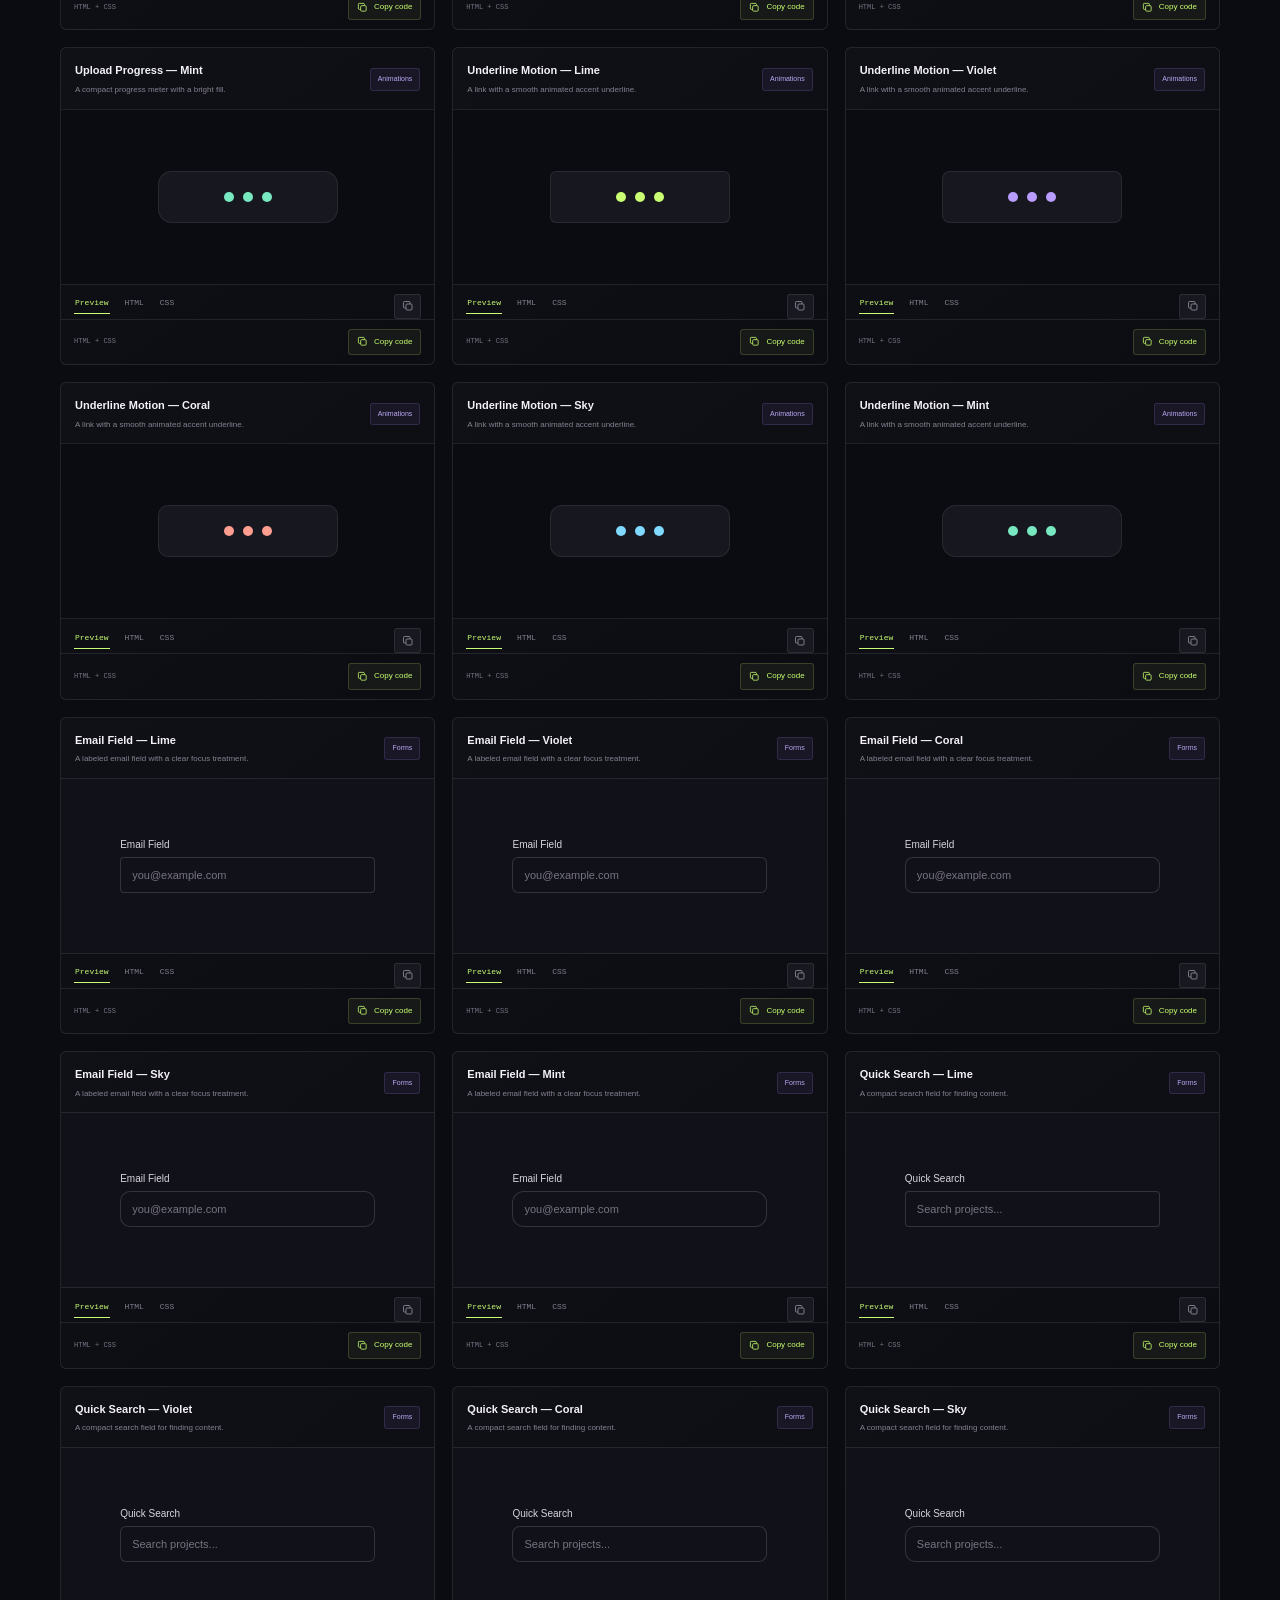
==== commit 95d474e3: "Add files via upload" ====
--- a/index.html
+++ b/index.html
@@ -10,7 +10,7 @@
   <meta property="og:title" content="Vellor UI — Beautiful interfaces, ready-to-use code">
   <meta property="og:description" content="An open-source library of ready-to-use HTML and CSS components. Preview, copy, and start building.">
   <title>Vellor UI — Beautiful interfaces, ready-to-use code</title>
-  <link rel="icon" href="data:image/svg+xml,%3Csvg xmlns='http://www.w3.org/2000/svg' viewBox='0 0 40 40'%3E%3Crect width='40' height='40' rx='12' fill='%2319172a'/%3E%3Cpath d='M10 12h5l5 15 5-15h5l-7.5 19h-5z' fill='%23c9ff70'/%3E%3C/svg%3E">
+  <link rel="icon" type="image/gif" href="favicon.gif">
   <link rel="stylesheet" href="styles.css">
 </head>
 <body>
@@ -76,6 +76,9 @@
           <button class="filter-chip" type="button" data-category="animations" aria-pressed="false">Animations</button>
           <button class="filter-chip" type="button" data-category="forms" aria-pressed="false">Forms</button>
           <button class="filter-chip" type="button" data-category="badges" aria-pressed="false">Badges</button>
+          <button class="filter-chip" type="button" data-category="layouts" aria-pressed="false">Layouts</button>
+          <button class="filter-chip" type="button" data-category="backgrounds" aria-pressed="false">Backgrounds</button>
+          <button class="filter-chip" type="button" data-category="body" aria-pressed="false">Body backgrounds</button>
         </div>
         <label class="search-field">
           <svg viewBox="0 0 24 24" aria-hidden="true"><circle cx="11" cy="11" r="7"></circle><path d="m20 20-4-4"></path></svg>
@@ -103,6 +106,8 @@
     <p>Made for developers. Open to everyone. <span>✦</span> <a class="license-link" href="LICENSE">MIT License</a></p>
     <span class="footer-note">HTML + CSS · No dependencies</span>
   </footer>
+ 
+
 
   <div class="toast" id="toast" role="status" aria-live="polite"></div>
   <script src="app.js"></script>
--- a/styles.css
+++ b/styles.css
@@ -98,6 +98,33 @@
 [dir=ltr] .chip-css{right:auto;left:12px}
 [dir=ltr] .section-heading>p{text-align:left}
 [dir=ltr] .search-field kbd{direction:ltr}
+
 @media(max-width:900px){.topbar,.footer{width:calc(100% - 48px)}.hero,.section-shell{width:calc(100% - 64px)}.hero{gap:22px}.hero-copy{padding-right:0}.hero-showcase{height:305px}.component-grid{grid-template-columns:repeat(2,minmax(0,1fr))}.how-it-works{gap:30px}.steps{gap:8px}.step{padding:16px 11px}}
 @media(max-width:650px){.topbar,.footer{width:calc(100% - 32px)}.topbar{height:64px}.topnav{gap:14px;font-size:9px}.topnav-link:last-child{display:none}.topbar-cta{padding:7px 9px;font-size:8px}.brand{gap:7px}.brand-mark{width:30px;height:30px;border-radius:9px}.brand-name{font-size:15px}.hero,.section-shell{width:calc(100% - 36px)}.hero{grid-template-columns:1fr;gap:36px;padding:52px 0 67px}.hero-copy{max-width:520px}.hero h1{font-size:clamp(42px,12vw,58px)}.hero-copy>p{font-size:11px}.hero-showcase{width:min(100%,440px);height:285px;margin:auto}.hero-index{bottom:19px}.library{padding:18px 0 70px}.section-heading h2{font-size:24px}.section-heading>p{max-width:115px;text-align:left;font-size:8px}.library-toolbar{align-items:stretch;flex-direction:column-reverse;gap:11px}.search-field{width:100%}.filter-list{gap:2px}.filter-chip{padding-inline:9px;font-size:8px}.component-grid{grid-template-columns:1fr;gap:13px}.component-preview{height:188px}.component-code{height:118px}.how-it-works{grid-template-columns:1fr;gap:20px;padding:34px 0 65px}.how-intro h2{font-size:30px}.steps{gap:8px}.step{min-height:155px;padding:15px 10px}.step h3{font-size:9px}.step p{font-size:7px}.footer{min-height:92px;flex-wrap:wrap;justify-content:space-between;padding:15px 0}.footer p{order:3;width:100%;text-align:center;font-size:8px}.footer-note{font-size:7px}}
 @media(max-width:380px){.topbar,.footer{width:calc(100% - 24px)}.hero,.section-shell{width:calc(100% - 28px)}.topnav{gap:9px}.topbar-cta{gap:5px;padding-inline:7px}.steps{grid-template-columns:1fr}.step{min-height:auto}.step-icon{margin-bottom:7px}}
+.apply-background-button{padding:5px 8px;border:1px solid rgba(167,139,250,.3);border-radius:3px;background:rgba(167,139,250,.08);color:#c9b8ff;font-size:8px;cursor:pointer;white-space:nowrap}.apply-background-button:hover,.apply-background-button[aria-pressed="true"]{border-color:rgba(201,255,112,.4);background:rgba(201,255,112,.08);color:var(--accent)}
+body[data-background]{background-attachment:fixed;background-repeat:no-repeat;background-size:cover}
+body[data-background="background-soft-glow"]{background-image:radial-gradient(ellipse at 15% 75%,#c9ff7025,transparent 38%),radial-gradient(ellipse at 85% 12%,#a78bfa38,transparent 42%),linear-gradient(#101018,#0b0b12)}
+body[data-background="background-neon-pulse"]{background-image:radial-gradient(ellipse at 50% 105%,#ff36c840,transparent 48%),radial-gradient(ellipse at 12% 12%,#35d9ff35,transparent 40%),linear-gradient(#090b16,#0b0b12);animation:page-neon-pulse 3.5s ease-in-out infinite alternate}
+body[data-background="background-flames"]{background-image:radial-gradient(ellipse at 50% 110%,#ff9d1f88,transparent 45%),radial-gradient(ellipse at 14% 92%,#ff362e55,transparent 38%),linear-gradient(#100d13,#0b0b12);animation:page-embers 2.2s ease-in-out infinite alternate}
+body[data-background="background-aurora"]{background-image:radial-gradient(ellipse at 10% 80%,#49e6ad55,transparent 40%),radial-gradient(ellipse at 52% 5%,#65b7ff44,transparent 42%),radial-gradient(ellipse at 95% 85%,#bd71ff44,transparent 38%),linear-gradient(#0a1018,#0b0b12);background-size:140% 140%;animation:page-aurora 8s ease-in-out infinite alternate}
+body[data-background="background-calm-mist"]{background-image:radial-gradient(ellipse at 20% 20%,#8092b51c,transparent 50%),radial-gradient(ellipse at 80% 90%,#a78bfa18,transparent 48%),linear-gradient(135deg,#171923,#101117)}
+body[data-background="background-sunset"]{background-image:radial-gradient(ellipse at 50% 105%,#ffb17a40,transparent 48%),linear-gradient(160deg,#27202a,#17151d 60%,#111117)}
+body[data-background="background-starry-night"]{background-image:radial-gradient(circle at 15% 25%,#ffffffaa 0 1px,transparent 1.5px),radial-gradient(circle at 72% 35%,#c9ff70aa 0 1px,transparent 1.5px),radial-gradient(circle at 48% 72%,#ffffff88 0 1px,transparent 1.5px),radial-gradient(ellipse at 50% 0,#50408066,transparent 65%),linear-gradient(#0b0d16,#0b0b12);background-size:53px 47px,71px 59px,83px 67px,auto,auto}
+body[data-background="background-color-wash"]{background-image:linear-gradient(115deg,#8b6bff55,transparent 55%),radial-gradient(ellipse at 85% 15%,#4bb9ff40,transparent 48%),linear-gradient(#11121a,#0b0b12)}
+body[data-background="background-deep-ocean"]{background-image:radial-gradient(ellipse at 15% 15%,#1fc8db55,transparent 32%),radial-gradient(ellipse at 85% 75%,#2457c566,transparent 38%),radial-gradient(ellipse at 48% 110%,#0b8f8766,transparent 48%),linear-gradient(145deg,#071522,#0a1020 58%,#101426)}
+body[data-background="background-violet-velvet"]{background-image:radial-gradient(ellipse at 72% 12%,#c084fc55,transparent 32%),radial-gradient(ellipse at 12% 85%,#6d45bc55,transparent 42%),linear-gradient(135deg,#171222,#100f19 58%,#17101d)}
+body[data-background="background-emerald-forest"]{background-image:radial-gradient(ellipse at 18% 25%,#32d58348,transparent 34%),radial-gradient(ellipse at 90% 80%,#087f5b55,transparent 40%),radial-gradient(ellipse at 55% 0%,#a3e63520,transparent 36%),linear-gradient(145deg,#071914,#0a1718 58%,#10151a)}
+body[data-background="background-rose-quartz"]{background-image:radial-gradient(ellipse at 80% 8%,#fb718555,transparent 35%),radial-gradient(ellipse at 12% 90%,#be557955,transparent 42%),linear-gradient(145deg,#1c121b,#131118 58%,#1b1219)}
+body[data-background="background-midnight-grid"]{background-image:linear-gradient(#60a5fa12 1px,transparent 1px),linear-gradient(90deg,#60a5fa12 1px,transparent 1px),radial-gradient(ellipse at 50% 0%,#2563eb38,transparent 48%),linear-gradient(#0b1220,#090d17);background-size:42px 42px,42px 42px,auto,auto}
+body[data-background="background-solar-flare"]{background-image:radial-gradient(ellipse at 50% 110%,#ffb02088,transparent 36%),radial-gradient(ellipse at 12% 80%,#f05a2880,transparent 38%),radial-gradient(ellipse at 88% 15%,#ff6b3540,transparent 35%),linear-gradient(160deg,#1b1114,#100d13 60%,#17100e)}
+body[data-background="background-arctic-glass"]{background-image:radial-gradient(ellipse at 16% 16%,#a5f3fc35,transparent 38%),radial-gradient(ellipse at 88% 78%,#60a5fa40,transparent 42%),radial-gradient(ellipse at 50% 105%,#e0f2fe18,transparent 45%),linear-gradient(145deg,#0c1722,#111722 58%,#10131d)}
+body[data-background="background-desert-dusk"]{background-image:radial-gradient(ellipse at 75% 12%,#f4a26155,transparent 36%),radial-gradient(ellipse at 15% 88%,#c56b4a50,transparent 42%),linear-gradient(160deg,#241820,#19151c 55%,#171218)}
+body[data-background="background-blue-hour"]{background-image:radial-gradient(ellipse at 55% 0%,#3b82f655,transparent 42%),radial-gradient(ellipse at 0% 100%,#0ea5e955,transparent 38%),linear-gradient(145deg,#091321,#0d1220 58%,#10111b)}
+body[data-background="background-monochrome-noir"]{background-image:radial-gradient(ellipse at 78% 10%,#d4d4d822,transparent 35%),radial-gradient(ellipse at 10% 90%,#73737320,transparent 40%),linear-gradient(145deg,#191a1d,#101114 58%,#171719)}
+body[data-background="background-holographic-mesh"]{background-image:radial-gradient(ellipse at 10% 20%,#2dd4bf55,transparent 34%),radial-gradient(ellipse at 88% 18%,#a855f755,transparent 37%),radial-gradient(ellipse at 55% 100%,#ec489955,transparent 42%),linear-gradient(145deg,#11121b,#10121a 55%,#17111c)}
+body[data-background="background-moss-stone"]{background-image:radial-gradient(ellipse at 20% 12%,#84cc1640,transparent 36%),radial-gradient(ellipse at 86% 86%,#64748b44,transparent 42%),linear-gradient(145deg,#141915,#111519 56%,#17191a)}
+@keyframes page-neon-pulse{to{filter:brightness(1.35) saturate(1.15)}}
+@keyframes page-embers{to{filter:brightness(1.2)}}
+@keyframes page-aurora{to{background-position:100% 0,0 100%,50% 0;filter:hue-rotate(18deg)}}
+@media(prefers-reduced-motion:reduce){body[data-background="background-neon-pulse"],body[data-background="background-flames"],body[data-background="background-aurora"]{animation:none}}
